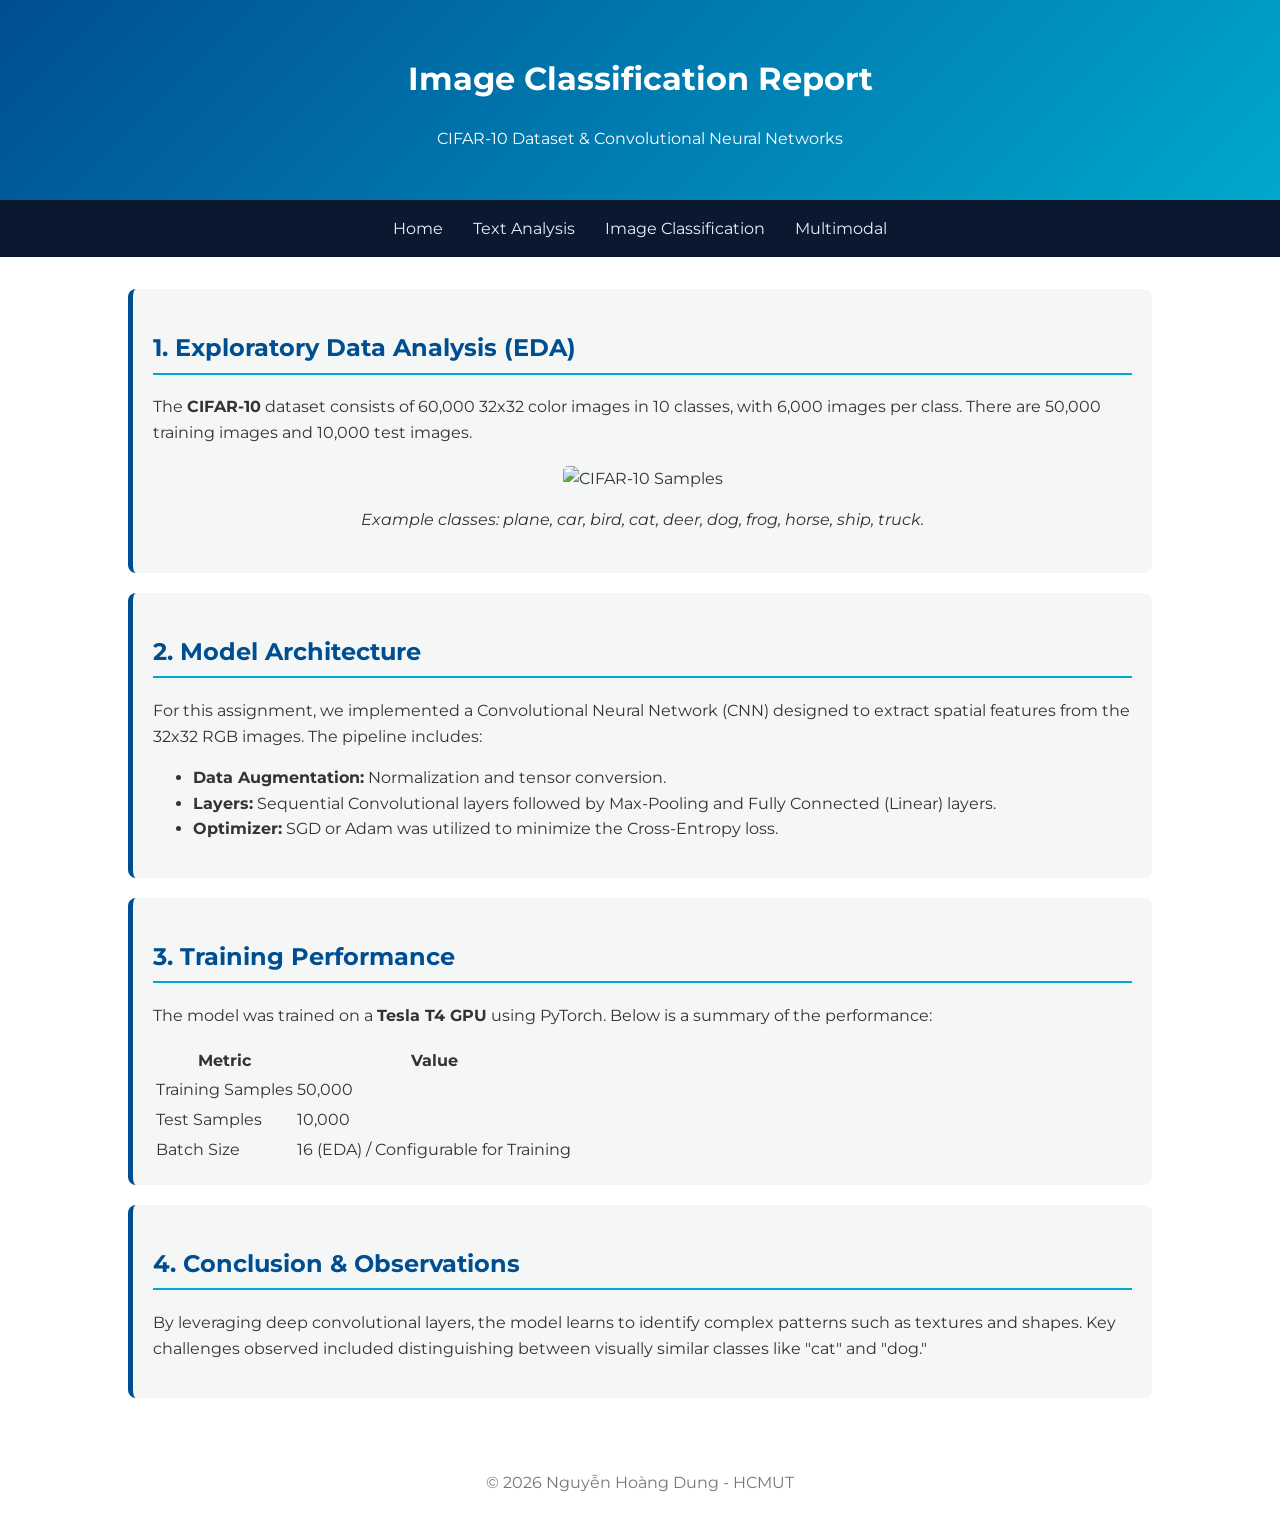
==== image.html @ 76dd9f7e "new file:   image.html 	new file:   index.html 	new file:   multimodal.html 	new file:   readme.md 	" ====
<!DOCTYPE html>
<html lang="en">
<head>
    <meta charset="UTF-8">
    <meta name="viewport" content="width=device-width, initial-scale=1.0">
    <link rel="stylesheet" href="style.css">
    <title>Image Classification | DL Assignment 1</title>
</head>
<body>
    <header>
        <h1>Image Classification Report</h1>
        <p>CIFAR-10 Dataset & Convolutional Neural Networks</p>
    </header>

    <nav>
        <a href="index.html">Home</a>
        <a href="text.html">Text Analysis</a>
        <a href="image.html">Image Classification</a>
        <a href="multimodal.html">Multimodal</a>
    </nav>

    <div class="container">
        <section class="card">
            <h2>1. Exploratory Data Analysis (EDA)</h2>
            <p>The <strong>CIFAR-10</strong> dataset consists of 60,000 32x32 color images in 10 classes, with 6,000 images per class. There are 50,000 training images and 10,000 test images.</p>
            
            <div style="text-align: center; margin: 20px 0;">
                <img src="assets/cifar_samples.png" alt="CIFAR-10 Samples" style="max-width: 100%; border-radius: 5px;">
                <p><em>Example classes: plane, car, bird, cat, deer, dog, frog, horse, ship, truck.</em></p>
            </div>
        </section>

        <section class="card">
            <h2>2. Model Architecture</h2>
            <p>For this assignment, we implemented a Convolutional Neural Network (CNN) designed to extract spatial features from the 32x32 RGB images. The pipeline includes:</p>
            <ul>
                <li><strong>Data Augmentation:</strong> Normalization and tensor conversion.</li>
                <li><strong>Layers:</strong> Sequential Convolutional layers followed by Max-Pooling and Fully Connected (Linear) layers.</li>
                <li><strong>Optimizer:</strong> SGD or Adam was utilized to minimize the Cross-Entropy loss.</li>
            </ul>
        </section>

        <section class="card">
            <h2>3. Training Performance</h2>
            <p>The model was trained on a <strong>Tesla T4 GPU</strong> using PyTorch. Below is a summary of the performance:</p>
            
            <table>
                <thead>
                    <tr>
                        <th>Metric</th>
                        <th>Value</th>
                    </tr>
                </thead>
                <tbody>
                    <tr>
                        <td>Training Samples</td>
                        <td>50,000</td>
                    </tr>
                    <tr>
                        <td>Test Samples</td>
                        <td>10,000</td>
                    </tr>
                    <tr>
                        <td>Batch Size</td>
                        <td>16 (EDA) / Configurable for Training</td>
                    </tr>
                </tbody>
            </table>
        </section>

        <section class="card">
            <h2>4. Conclusion & Observations</h2>
            <p>By leveraging deep convolutional layers, the model learns to identify complex patterns such as textures and shapes. Key challenges observed included distinguishing between visually similar classes like "cat" and "dog."</p>
        </section>
    </div>

    <footer style="text-align: center; padding: 20px; color: #777;">
        © 2026 Nguyễn Hoàng Dung - HCMUT
    </footer>
</body>
</html>
---- style.css ----
@import url('https://fonts.googleapis.com/css2?family=Montserrat:wght@300;400;700&display=swap');

:root {
    --primary-blue: #004e92;
    --accent-teal: #00a8cc;
    --dark-bg: #0a192f;
    --light-text: #e6f1ff;
    --white: #ffffff;
}

body {
    font-family: 'Montserrat', sans-serif;
    margin: 0;
    line-height: 1.6;
    background-color: var(--white);
    color: #333;
}

header {
    background: linear-gradient(135deg, var(--primary-blue), var(--accent-teal));
    color: white;
    padding: 2rem 10%;
    text-align: center;
}

nav {
    display: flex;
    justify-content: center;
    background: var(--dark-bg);
    padding: 1rem;
    position: sticky;
    top: 0;
}

nav a {
    color: var(--light-text);
    text-decoration: none;
    margin: 0 15px;
    font-weight: 400;
}

nav a:hover { color: var(--accent-teal); }

.container { padding: 2rem 10%; }

.card {
    border-left: 5px solid var(--primary-blue);
    background: #f4f7f6;
    padding: 20px;
    margin-bottom: 20px;
    border-radius: 8px;
}

h2 { color: var(--primary-blue); border-bottom: 2px solid var(--accent-teal); padding-bottom: 5px; }
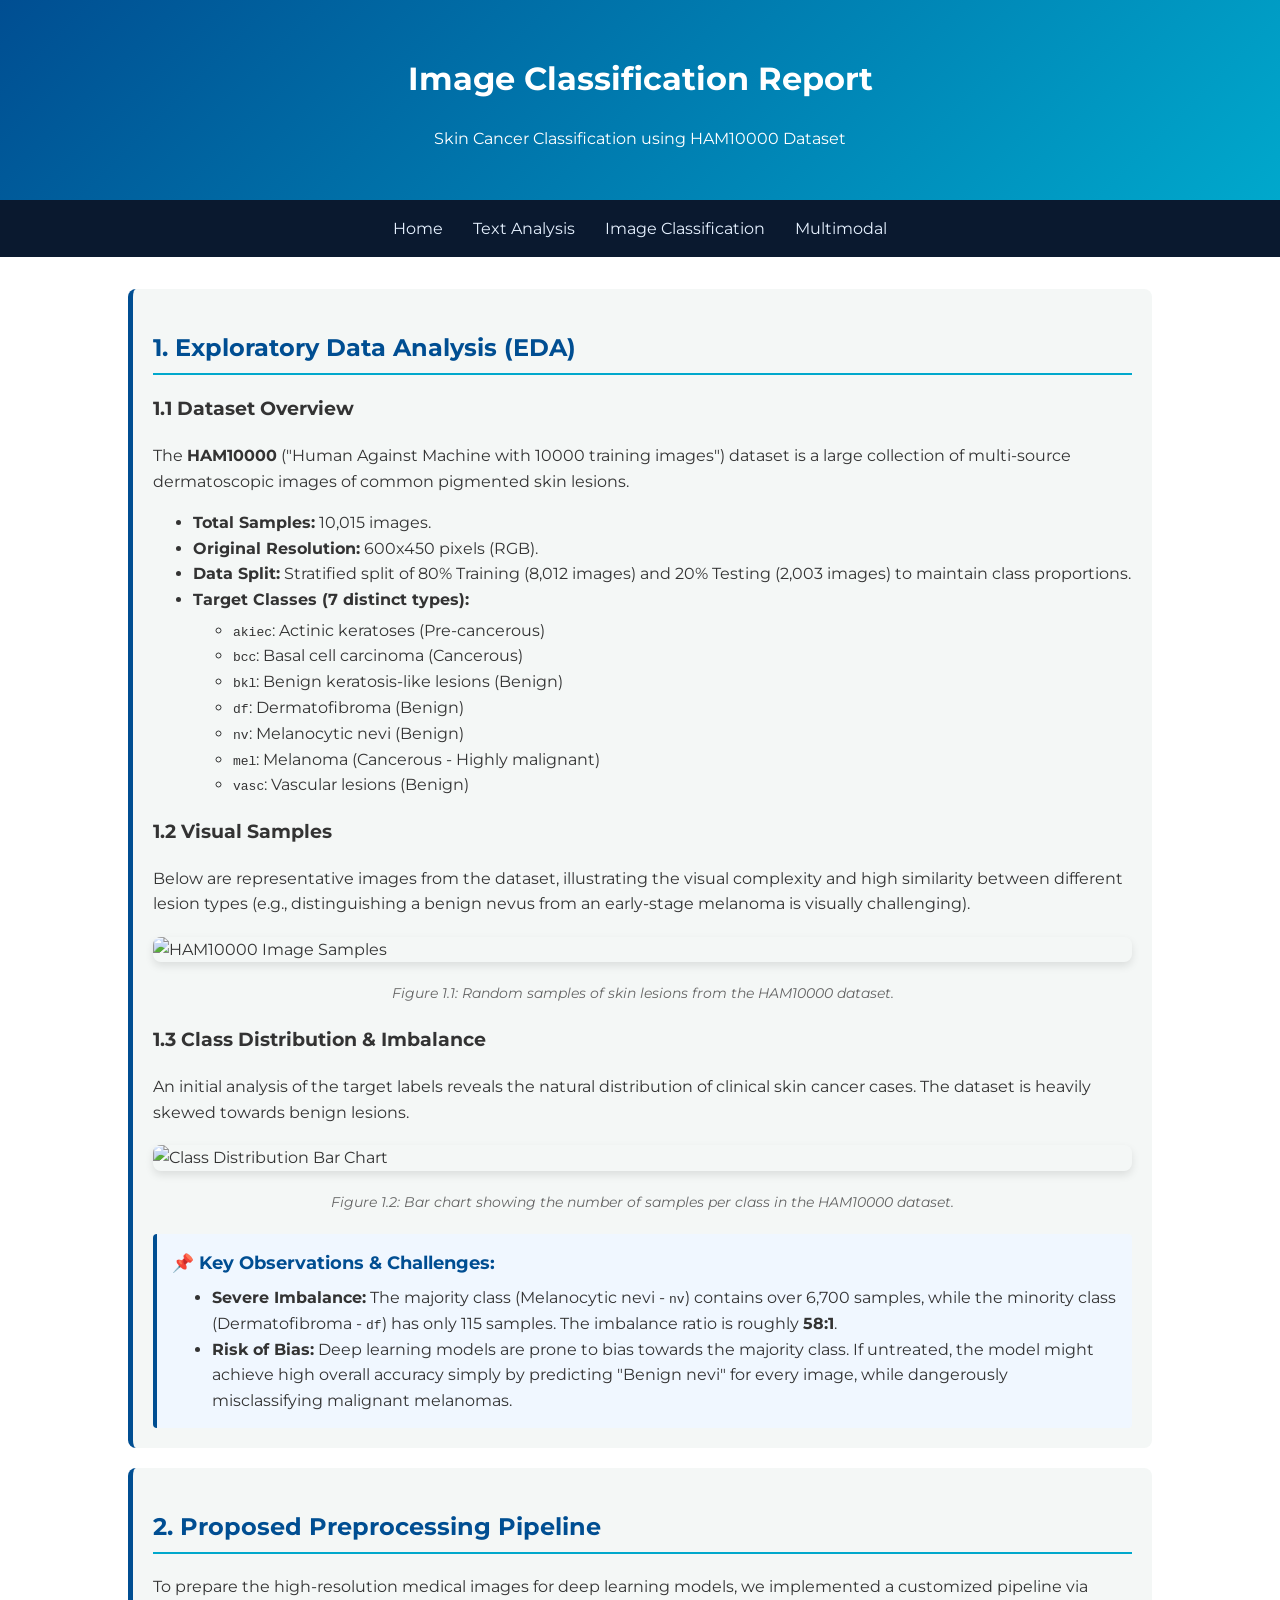
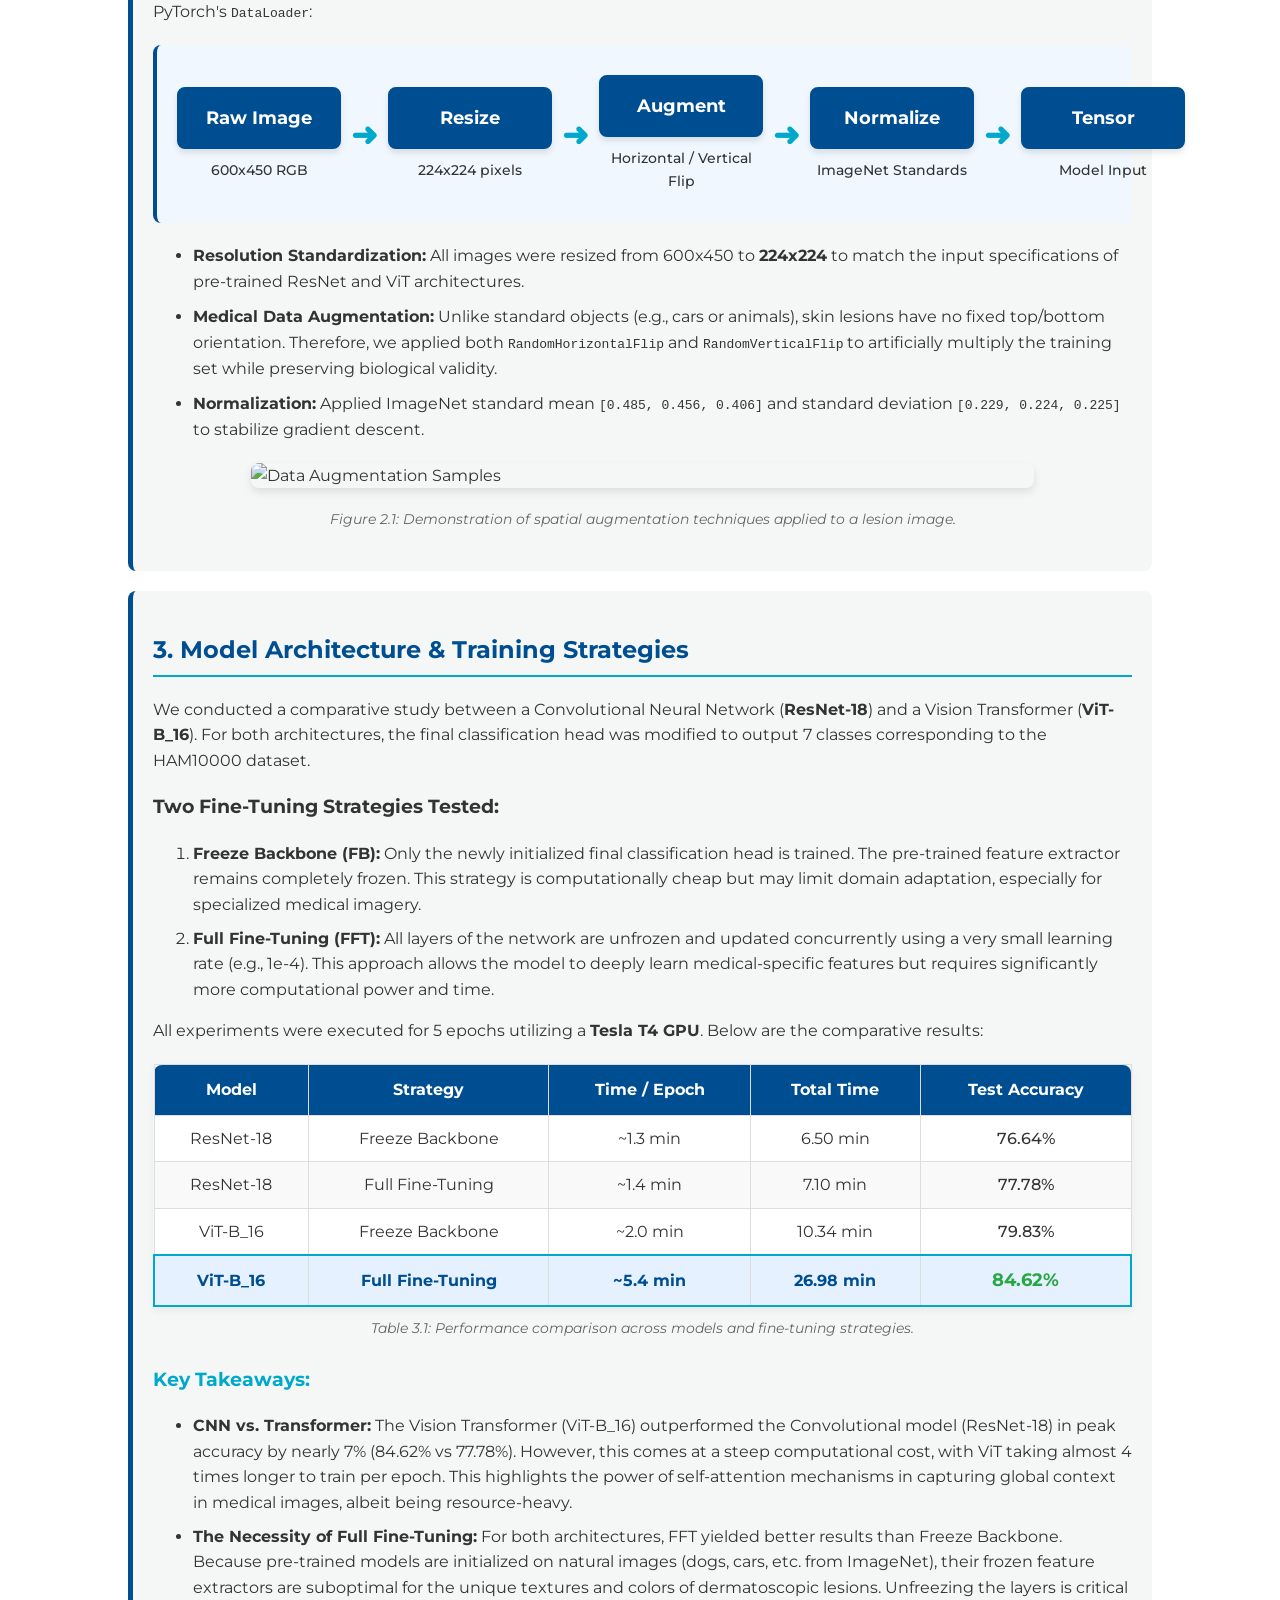
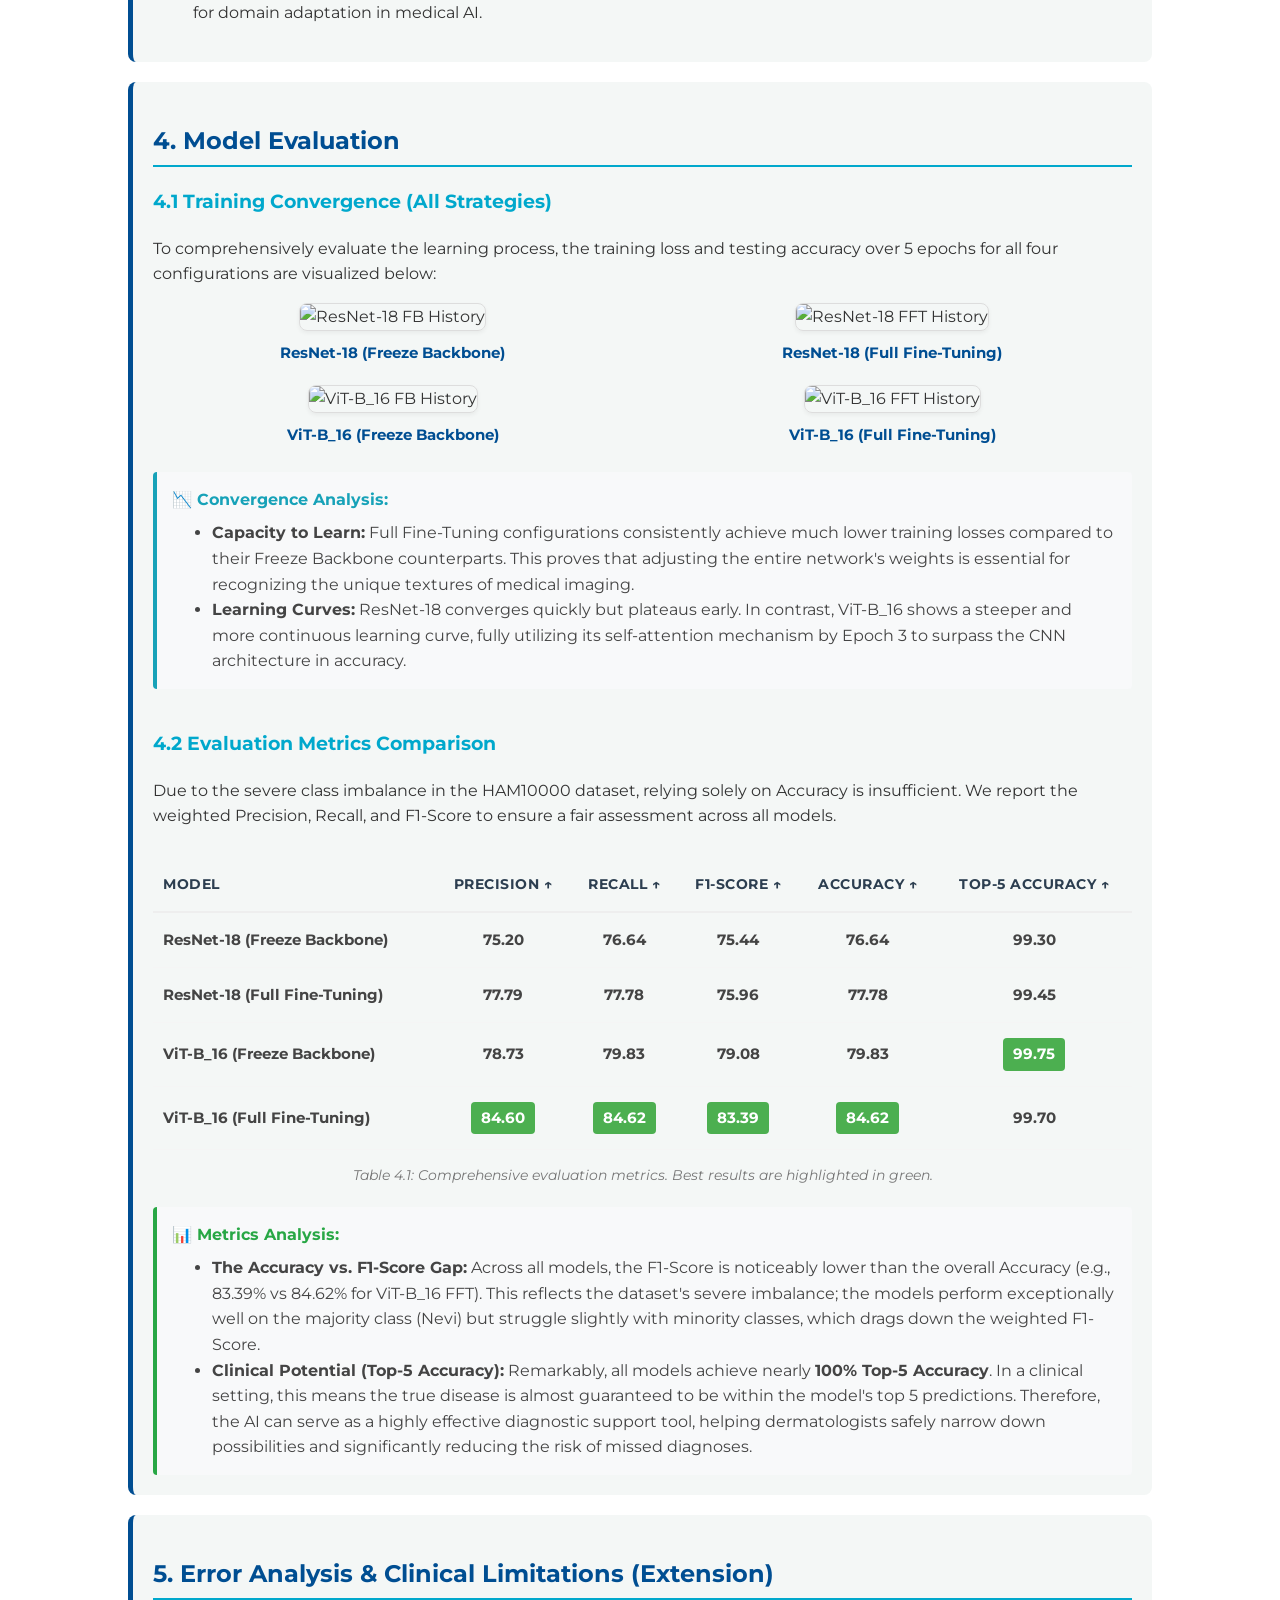
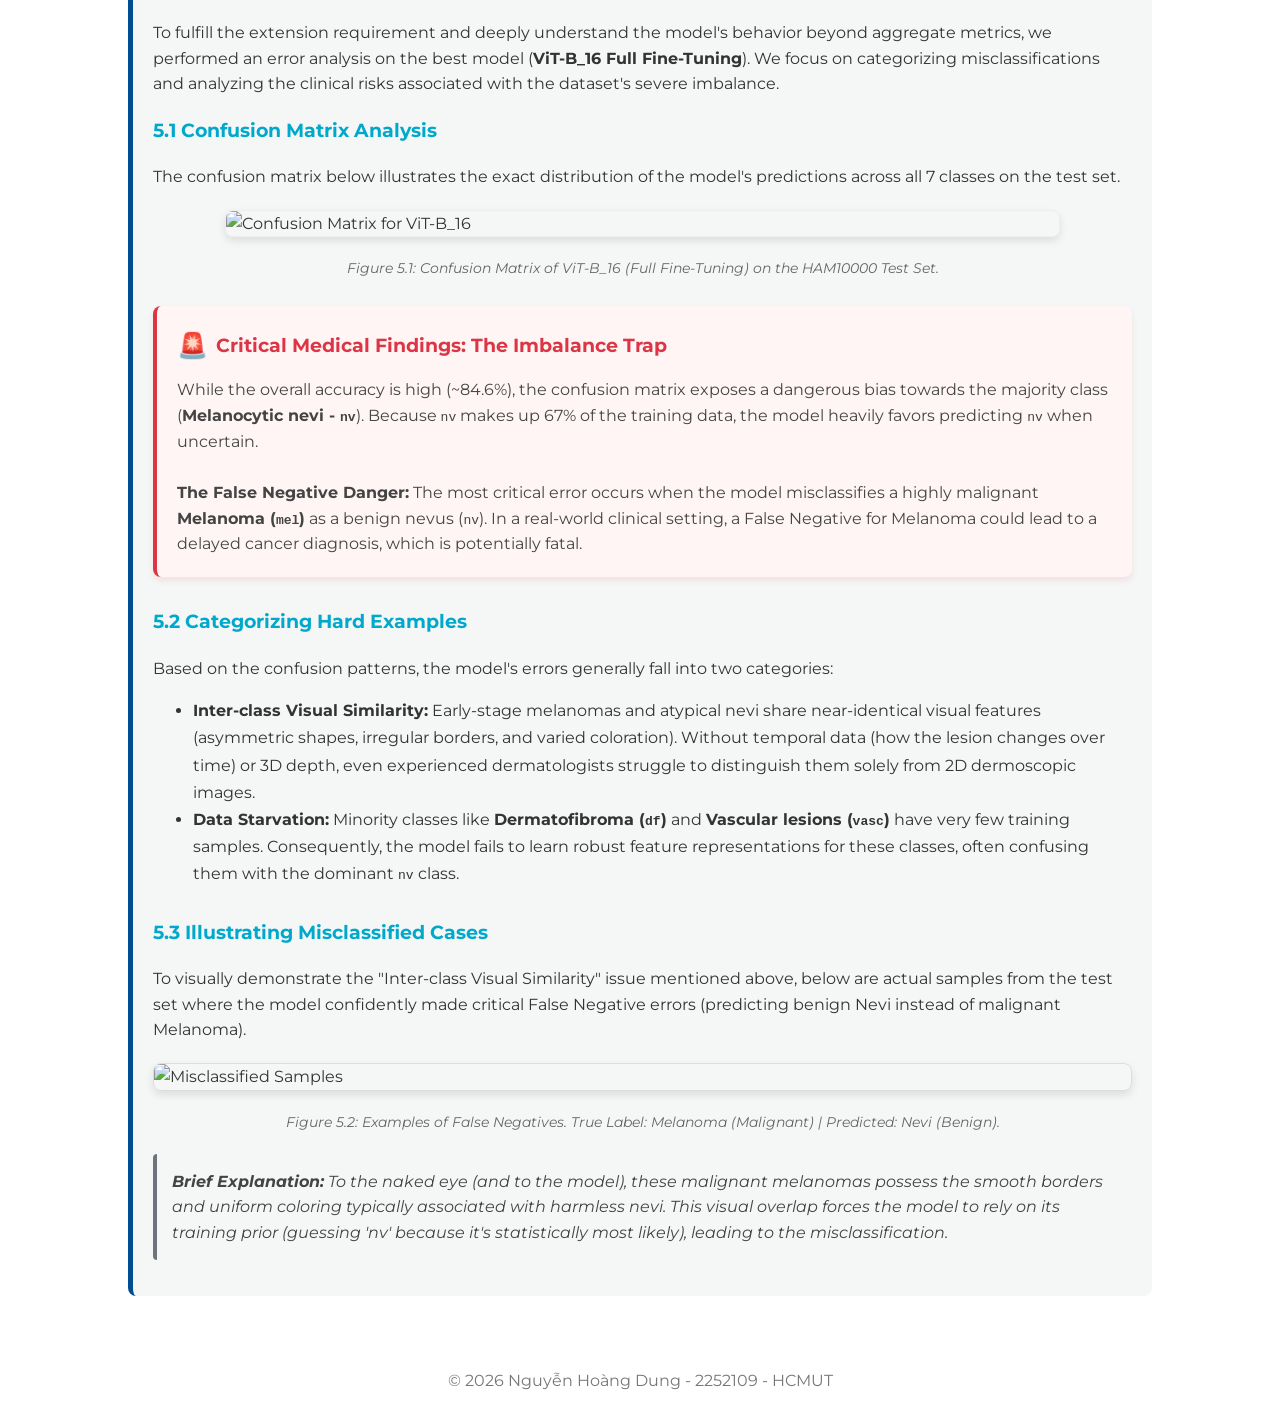
==== commit 01369b77: "Add files via upload" ====
--- a/image.html
+++ b/image.html
@@ -5,11 +5,16 @@
     <meta name="viewport" content="width=device-width, initial-scale=1.0">
     <link rel="stylesheet" href="style.css">
     <title>Image Classification | DL Assignment 1</title>
+    <style>
+        .insight-box { background: #f0f7ff; border-left: 4px solid #004e92; padding: 15px; margin-top: 20px; border-radius: 4px; }
+        .colab-img { max-width: 100%; height: auto; border-radius: 8px; box-shadow: 0 4px 8px rgba(0,0,0,0.1); display: block; margin: 20px auto; }
+        .img-caption { text-align: center; font-style: italic; color: #666; font-size: 0.9em; margin-bottom: 20px; }
+    </style>
 </head>
 <body>
     <header>
         <h1>Image Classification Report</h1>
-        <p>CIFAR-10 Dataset & Convolutional Neural Networks</p>
+        <p>Skin Cancer Classification using HAM10000 Dataset</p>
     </header>
 
     <nav>
@@ -22,60 +27,312 @@
     <div class="container">
         <section class="card">
             <h2>1. Exploratory Data Analysis (EDA)</h2>
-            <p>The <strong>CIFAR-10</strong> dataset consists of 60,000 32x32 color images in 10 classes, with 6,000 images per class. There are 50,000 training images and 10,000 test images.</p>
-            
-            <div style="text-align: center; margin: 20px 0;">
-                <img src="assets/cifar_samples.png" alt="CIFAR-10 Samples" style="max-width: 100%; border-radius: 5px;">
-                <p><em>Example classes: plane, car, bird, cat, deer, dog, frog, horse, ship, truck.</em></p>
-            </div>
-        </section>
-
-        <section class="card">
-            <h2>2. Model Architecture</h2>
-            <p>For this assignment, we implemented a Convolutional Neural Network (CNN) designed to extract spatial features from the 32x32 RGB images. The pipeline includes:</p>
+            
+            <h3>1.1 Dataset Overview</h3>
+            <p>The <strong>HAM10000</strong> ("Human Against Machine with 10000 training images") dataset is a large collection of multi-source dermatoscopic images of common pigmented skin lesions.</p>
             <ul>
-                <li><strong>Data Augmentation:</strong> Normalization and tensor conversion.</li>
-                <li><strong>Layers:</strong> Sequential Convolutional layers followed by Max-Pooling and Fully Connected (Linear) layers.</li>
-                <li><strong>Optimizer:</strong> SGD or Adam was utilized to minimize the Cross-Entropy loss.</li>
+                <li><strong>Total Samples:</strong> 10,015 images.</li>
+                <li><strong>Original Resolution:</strong> 600x450 pixels (RGB).</li>
+                <li><strong>Data Split:</strong> Stratified split of 80% Training (8,012 images) and 20% Testing (2,003 images) to maintain class proportions.</li>
+                <li><strong>Target Classes (7 distinct types):</strong>
+                    <ul style="margin-top: 5px;">
+                        <li><code>akiec</code>: Actinic keratoses (Pre-cancerous)</li>
+                        <li><code>bcc</code>: Basal cell carcinoma (Cancerous)</li>
+                        <li><code>bkl</code>: Benign keratosis-like lesions (Benign)</li>
+                        <li><code>df</code>: Dermatofibroma (Benign)</li>
+                        <li><code>nv</code>: Melanocytic nevi (Benign)</li>
+                        <li><code>mel</code>: Melanoma (Cancerous - Highly malignant)</li>
+                        <li><code>vasc</code>: Vascular lesions (Benign)</li>
+                    </ul>
+                </li>
             </ul>
-        </section>
-
-        <section class="card">
-            <h2>3. Training Performance</h2>
-            <p>The model was trained on a <strong>Tesla T4 GPU</strong> using PyTorch. Below is a summary of the performance:</p>
-            
-            <table>
+
+            <h3>1.2 Visual Samples</h3>
+            <p>Below are representative images from the dataset, illustrating the visual complexity and high similarity between different lesion types (e.g., distinguishing a benign nevus from an early-stage melanoma is visually challenging).</p>
+            
+            <img src="assets/ham10000_samples.png" alt="HAM10000 Image Samples" class="colab-img" style="max-width: 100%;">
+            <p class="img-caption">Figure 1.1: Random samples of skin lesions from the HAM10000 dataset.</p>
+
+            <h3>1.3 Class Distribution & Imbalance</h3>
+            <p>An initial analysis of the target labels reveals the natural distribution of clinical skin cancer cases. The dataset is heavily skewed towards benign lesions.</p>
+            
+            <img src="assets/ham10000_distribution.png" alt="Class Distribution Bar Chart" class="colab-img">
+            <p class="img-caption">Figure 1.2: Bar chart showing the number of samples per class in the HAM10000 dataset.</p>
+
+            <div class="insight-box">
+                <strong style="color: #004e92; font-size: 1.1em;">📌 Key Observations & Challenges:</strong>
+                <ul style="margin: 8px 0 0 0; color: #333;">
+                    <li><strong>Severe Imbalance:</strong> The majority class (Melanocytic nevi - <code>nv</code>) contains over 6,700 samples, while the minority class (Dermatofibroma - <code>df</code>) has only 115 samples. The imbalance ratio is roughly <strong>58:1</strong>.</li>
+                    <li><strong>Risk of Bias:</strong> Deep learning models are prone to bias towards the majority class. If untreated, the model might achieve high overall accuracy simply by predicting "Benign nevi" for every image, while dangerously misclassifying malignant melanomas.</li>
+                </ul>
+            </div>
+        </section>
+
+        <section class="card">
+            <h2 style="color: #004e92; border-bottom: 2px solid #00a8cc; padding-bottom: 5px;">2. Proposed Preprocessing Pipeline</h2>
+            <p>To prepare the high-resolution medical images for deep learning models, we implemented a customized pipeline via PyTorch's <code>DataLoader</code>:</p>
+            <style>
+                .pipeline-container { display: flex; align-items: center; justify-content: space-between; background: #f0f7ff; padding: 30px 20px; border-radius: 8px; margin: 20px 0; border-left: 4px solid #004e92; }
+                .pipeline-step { text-align: center; flex: 1; }
+                .step-box { background: #004e92; color: white; padding: 15px 20px; border-radius: 8px; font-weight: bold; font-size: 1.1em; display: inline-block; box-shadow: 0 4px 6px rgba(0,0,0,0.1); border: 2px solid #004e92; transition: all 0.3s; min-width: 120px; }
+                .step-box:hover { background: white; color: #004e92; transform: translateY(-2px); }
+                .step-desc { font-size: 0.9em; color: #333; margin-top: 10px; font-weight: 500; }
+                .pipeline-arrow { color: #00a8cc; font-size: 2em; font-weight: bold; padding: 0 10px; }
+                @media (max-width: 768px) { .pipeline-container { flex-direction: column; gap: 15px; } .pipeline-arrow { transform: rotate(90deg); } }
+            </style>
+
+            <div class="pipeline-container">
+                <div class="pipeline-step">
+                    <div class="step-box">Raw Image</div>
+                    <div class="step-desc">600x450 RGB</div>
+                </div>
+                <div class="pipeline-arrow">&#10140;</div>
+                <div class="pipeline-step">
+                    <div class="step-box">Resize</div>
+                    <div class="step-desc">224x224 pixels</div>
+                </div>
+                <div class="pipeline-arrow">&#10140;</div>
+                <div class="pipeline-step">
+                    <div class="step-box">Augment</div>
+                    <div class="step-desc">Horizontal / Vertical Flip</div>
+                </div>
+                <div class="pipeline-arrow">&#10140;</div>
+                <div class="pipeline-step">
+                    <div class="step-box">Normalize</div>
+                    <div class="step-desc">ImageNet Standards</div>
+                </div>
+                <div class="pipeline-arrow">&#10140;</div>
+                <div class="pipeline-step">
+                    <div class="step-box">Tensor</div>
+                    <div class="step-desc">Model Input</div>
+                </div>
+            </div>
+            <ul>
+                <li style="margin-bottom: 10px;"><strong>Resolution Standardization:</strong> All images were resized from 600x450 to <strong>224x224</strong> to match the input specifications of pre-trained ResNet and ViT architectures.</li>
+                <li style="margin-bottom: 10px;"><strong>Medical Data Augmentation:</strong> Unlike standard objects (e.g., cars or animals), skin lesions have no fixed top/bottom orientation. Therefore, we applied both <code>RandomHorizontalFlip</code> and <code>RandomVerticalFlip</code> to artificially multiply the training set while preserving biological validity.</li>
+                <li><strong>Normalization:</strong> Applied ImageNet standard mean <code>[0.485, 0.456, 0.406]</code> and standard deviation <code>[0.229, 0.224, 0.225]</code> to stabilize gradient descent.</li>
+            </ul>
+            
+            <img src="assets/augmentation_sample.png" alt="Data Augmentation Samples" class="colab-img" style="max-width: 80%; margin-top: 20px;">
+            <p class="img-caption">Figure 2.1: Demonstration of spatial augmentation techniques applied to a lesion image.</p>
+        </section>
+
+        <section class="card">
+            <h2 style="color: #004e92; border-bottom: 2px solid #00a8cc; padding-bottom: 5px;">3. Model Architecture & Training Strategies</h2>
+            <p>We conducted a comparative study between a Convolutional Neural Network (<strong>ResNet-18</strong>) and a Vision Transformer (<strong>ViT-B_16</strong>). For both architectures, the final classification head was modified to output 7 classes corresponding to the HAM10000 dataset.</p>
+            
+            <h3>Two Fine-Tuning Strategies Tested:</h3>
+            <ol>
+                <li style="margin-bottom: 8px;"><strong>Freeze Backbone (FB):</strong> Only the newly initialized final classification head is trained. The pre-trained feature extractor remains completely frozen. This strategy is computationally cheap but may limit domain adaptation, especially for specialized medical imagery.</li>
+                <li><strong>Full Fine-Tuning (FFT):</strong> All layers of the network are unfrozen and updated concurrently using a very small learning rate (e.g., 1e-4). This approach allows the model to deeply learn medical-specific features but requires significantly more computational power and time.</li>
+            </ol>
+            
+            <p>All experiments were executed for 5 epochs utilizing a <strong>Tesla T4 GPU</strong>. Below are the comparative results:</p>
+
+            <table style="width: 100%; border-collapse: collapse; margin-top: 20px; text-align: center; box-shadow: 0 4px 8px rgba(0,0,0,0.05);">
                 <thead>
-                    <tr>
-                        <th>Metric</th>
-                        <th>Value</th>
+                    <tr style="background-color: #004e92; color: white;">
+                        <th style="padding: 12px; border: 1px solid #ddd; border-top-left-radius: 8px;">Model</th>
+                        <th style="padding: 12px; border: 1px solid #ddd;">Strategy</th>
+                        <th style="padding: 12px; border: 1px solid #ddd;">Time / Epoch</th>
+                        <th style="padding: 12px; border: 1px solid #ddd;">Total Time</th>
+                        <th style="padding: 12px; border: 1px solid #ddd; border-top-right-radius: 8px;">Test Accuracy</th>
                     </tr>
                 </thead>
                 <tbody>
-                    <tr>
-                        <td>Training Samples</td>
-                        <td>50,000</td>
-                    </tr>
-                    <tr>
-                        <td>Test Samples</td>
-                        <td>10,000</td>
-                    </tr>
-                    <tr>
-                        <td>Batch Size</td>
-                        <td>16 (EDA) / Configurable for Training</td>
+                    <tr style="background-color: #fff;">
+                        <td style="padding: 10px; border: 1px solid #ddd;">ResNet-18</td>
+                        <td style="padding: 10px; border: 1px solid #ddd;">Freeze Backbone</td>
+                        <td style="padding: 10px; border: 1px solid #ddd;">~1.3 min</td>
+                        <td style="padding: 10px; border: 1px solid #ddd;">6.50 min</td>
+                        <td style="padding: 10px; border: 1px solid #ddd; font-weight: 500;">76.64%</td>
+                    </tr>
+                    <tr style="background-color: #f9f9f9;">
+                        <td style="padding: 10px; border: 1px solid #ddd;">ResNet-18</td>
+                        <td style="padding: 10px; border: 1px solid #ddd;">Full Fine-Tuning</td>
+                        <td style="padding: 10px; border: 1px solid #ddd;">~1.4 min</td>
+                        <td style="padding: 10px; border: 1px solid #ddd;">7.10 min</td>
+                        <td style="padding: 10px; border: 1px solid #ddd; font-weight: 500;">77.78%</td>
+                    </tr>
+                    <tr style="background-color: #fff;">
+                        <td style="padding: 10px; border: 1px solid #ddd;">ViT-B_16</td>
+                        <td style="padding: 10px; border: 1px solid #ddd;">Freeze Backbone</td>
+                        <td style="padding: 10px; border: 1px solid #ddd;">~2.0 min</td>
+                        <td style="padding: 10px; border: 1px solid #ddd;">10.34 min</td>
+                        <td style="padding: 10px; border: 1px solid #ddd; font-weight: 500;">79.83%</td>
+                    </tr>
+                    <tr style="background-color: #e6f1ff; border: 2px solid #00a8cc;">
+                        <td style="padding: 10px; border: 1px solid #ddd; font-weight: bold; color: #004e92;">ViT-B_16</td>
+                        <td style="padding: 10px; border: 1px solid #ddd; font-weight: bold; color: #004e92;">Full Fine-Tuning</td>
+                        <td style="padding: 10px; border: 1px solid #ddd; font-weight: bold; color: #004e92;">~5.4 min</td>
+                        <td style="padding: 10px; border: 1px solid #ddd; font-weight: bold; color: #004e92;">26.98 min</td>
+                        <td style="padding: 10px; border: 1px solid #ddd; font-weight: bold; color: #28a745; font-size: 1.1em;">84.62%</td>
                     </tr>
                 </tbody>
             </table>
-        </section>
-
-        <section class="card">
-            <h2>4. Conclusion & Observations</h2>
-            <p>By leveraging deep convolutional layers, the model learns to identify complex patterns such as textures and shapes. Key challenges observed included distinguishing between visually similar classes like "cat" and "dog."</p>
-        </section>
+            <p style="text-align: center; font-size: 0.9em; color: #666; margin-top: 10px; font-style: italic;">Table 3.1: Performance comparison across models and fine-tuning strategies.</p>
+            <h3 style="color: #00a8cc; margin-top: 25px;">Key Takeaways:</h3>
+            <ul style="color: #333; line-height: 1.6;">
+                <li style="margin-bottom: 8px;"><strong>CNN vs. Transformer:</strong> The Vision Transformer (ViT-B_16) outperformed the Convolutional model (ResNet-18) in peak accuracy by nearly 7% (84.62% vs 77.78%). However, this comes at a steep computational cost, with ViT taking almost 4 times longer to train per epoch. This highlights the power of self-attention mechanisms in capturing global context in medical images, albeit being resource-heavy.</li>
+                <li><strong>The Necessity of Full Fine-Tuning:</strong> For both architectures, FFT yielded better results than Freeze Backbone. Because pre-trained models are initialized on natural images (dogs, cars, etc. from ImageNet), their frozen feature extractors are suboptimal for the unique textures and colors of dermatoscopic lesions. Unfreezing the layers is critical for domain adaptation in medical AI.</li>
+            </ul>
+        </section>
+
+        <section class="card">
+            <h2 style="color: #004e92; border-bottom: 2px solid #00a8cc; padding-bottom: 5px;">4. Model Evaluation</h2>
+            
+            <h3 style="color: #00a8cc;">4.1 Training Convergence (All Strategies)</h3>
+            <p>To comprehensively evaluate the learning process, the training loss and testing accuracy over 5 epochs for all four configurations are visualized below:</p>
+
+            <style>
+                .chart-grid { display: grid; grid-template-columns: 1fr 1fr; gap: 20px; margin-top: 15px; }
+                .chart-item { text-align: center; }
+                .chart-item img { max-width: 100%; border: 1px solid #ddd; border-radius: 8px; box-shadow: 0 2px 4px rgba(0,0,0,0.05); }
+                .chart-title { font-weight: bold; color: #004e92; margin-top: 10px; font-size: 0.95em; }
+                
+                .eval-table { width: 100%; border-collapse: collapse; margin-top: 30px; }
+                .eval-table th { border-bottom: 2px solid #eee; padding: 15px 10px; font-weight: bold; color: #2c3e50; text-align: center; font-size: 0.85em; text-transform: uppercase; letter-spacing: 0.5px; }
+                .eval-table td { padding: 15px 10px; border-bottom: 1px solid #f5f5f5; text-align: center; color: #444; font-size: 0.95em; }
+                .eval-table tr:hover { background-color: #fcfcfc; }
+                .col-model { font-weight: bold; text-align: left !important; color: #333; }
+                .best-val-box { background-color: #4CAF50; color: white; padding: 4px 10px; border-radius: 4px; font-weight: bold; display: inline-block; }
+                .good-val-text { color: #28a745; font-weight: bold; }
+                
+                @media (max-width: 768px) { .chart-grid { grid-template-columns: 1fr; } }
+            </style>
+
+            <div class="chart-grid">
+                <div class="chart-item">
+                    <img src="assets/resnet_fb_hist.png" alt="ResNet-18 FB History">
+                    <div class="chart-title">ResNet-18 (Freeze Backbone)</div>
+                </div>
+                <div class="chart-item">
+                    <img src="assets/resnet_fft_hist.png" alt="ResNet-18 FFT History">
+                    <div class="chart-title">ResNet-18 (Full Fine-Tuning)</div>
+                </div>
+                <div class="chart-item">
+                    <img src="assets/vit_fb_hist.png" alt="ViT-B_16 FB History">
+                    <div class="chart-title">ViT-B_16 (Freeze Backbone)</div>
+                </div>
+                <div class="chart-item">
+                    <img src="assets/vit_fft_hist.png" alt="ViT-B_16 FFT History">
+                    <div class="chart-title">ViT-B_16 (Full Fine-Tuning)</div>
+                </div>
+            </div>
+
+            <div style="background-color: #f8f9fa; border-left: 4px solid #17a2b8; padding: 15px; margin-top: 25px; border-radius: 4px;">
+                <strong style="color: #17a2b8;">📉 Convergence Analysis:</strong> 
+                <ul style="margin-top: 8px; margin-bottom: 0; color: #444; line-height: 1.6;">
+                    <li><strong>Capacity to Learn:</strong> Full Fine-Tuning configurations consistently achieve much lower training losses compared to their Freeze Backbone counterparts. This proves that adjusting the entire network's weights is essential for recognizing the unique textures of medical imaging.</li>
+                    <li><strong>Learning Curves:</strong> ResNet-18 converges quickly but plateaus early. In contrast, ViT-B_16 shows a steeper and more continuous learning curve, fully utilizing its self-attention mechanism by Epoch 3 to surpass the CNN architecture in accuracy.</li>
+                </ul>
+            </div>
+
+            <h3 style="color: #00a8cc; margin-top: 40px;">4.2 Evaluation Metrics Comparison</h3>
+            <p>Due to the severe class imbalance in the HAM10000 dataset, relying solely on Accuracy is insufficient. We report the weighted Precision, Recall, and F1-Score to ensure a fair assessment across all models.</p>
+
+            <table class="eval-table">
+                <thead>
+                    <tr>
+                        <th style="text-align: left;">MODEL</th>
+                        <th>PRECISION &uarr;</th>
+                        <th>RECALL &uarr;</th>
+                        <th>F1-SCORE &uarr;</th>
+                        <th>ACCURACY &uarr;</th>
+                        <th>TOP-5 ACCURACY &uarr;</th>
+                    </tr>
+                </thead>
+                <tbody>
+                    <tr>
+                        <td class="col-model">ResNet-18 (Freeze Backbone)</td>
+                        <td class="good-val-text">75.20</td>
+                        <td class="good-val-text">76.64</td>
+                        <td class="good-val-text">75.44</td>
+                        <td class="good-val-text">76.64</td>
+                        <td class="good-val-text">99.30</td>
+                    </tr>
+                    <tr>
+                        <td class="col-model">ResNet-18 (Full Fine-Tuning)</td>
+                        <td class="good-val-text">77.79</td>
+                        <td class="good-val-text">77.78</td>
+                        <td class="good-val-text">75.96</td>
+                        <td class="good-val-text">77.78</td>
+                        <td class="good-val-text">99.45</td>
+                    </tr>
+                    <tr>
+                        <td class="col-model">ViT-B_16 (Freeze Backbone)</td>
+                        <td class="good-val-text">78.73</td>
+                        <td class="good-val-text">79.83</td>
+                        <td class="good-val-text">79.08</td>
+                        <td class="good-val-text">79.83</td>
+                        <td><span class="best-val-box">99.75</span></td>
+                    </tr>
+                    <tr>
+                        <td class="col-model">ViT-B_16 (Full Fine-Tuning)</td>
+                        <td><span class="best-val-box">84.60</span></td>
+                        <td><span class="best-val-box">84.62</span></td>
+                        <td><span class="best-val-box">83.39</span></td>
+                        <td><span class="best-val-box">84.62</span></td>
+                        <td class="good-val-text">99.70</td>
+                    </tr>
+                </tbody>
+            </table>
+            <p style="text-align: center; font-size: 0.85em; color: #777; margin-top: 15px; font-style: italic;">Table 4.1: Comprehensive evaluation metrics. Best results are highlighted in green.</p>
+
+            <div style="background-color: #f8f9fa; border-left: 4px solid #28a745; padding: 15px; margin-top: 20px; border-radius: 4px;">
+                <strong style="color: #28a745;">📊 Metrics Analysis:</strong> 
+                <ul style="margin-top: 8px; margin-bottom: 0; color: #444; line-height: 1.6;">
+                    <li><strong>The Accuracy vs. F1-Score Gap:</strong> Across all models, the F1-Score is noticeably lower than the overall Accuracy (e.g., 83.39% vs 84.62% for ViT-B_16 FFT). This reflects the dataset's severe imbalance; the models perform exceptionally well on the majority class (Nevi) but struggle slightly with minority classes, which drags down the weighted F1-Score.</li>
+                    <li><strong>Clinical Potential (Top-5 Accuracy):</strong> Remarkably, all models achieve nearly <strong>100% Top-5 Accuracy</strong>. In a clinical setting, this means the true disease is almost guaranteed to be within the model's top 5 predictions. Therefore, the AI can serve as a highly effective diagnostic support tool, helping dermatologists safely narrow down possibilities and significantly reducing the risk of missed diagnoses.</li>                </ul>
+            </div>
+        </section>
+
+        <section class="card">
+            <h2 style="color: #004e92; border-bottom: 2px solid #00a8cc; padding-bottom: 5px;">5. Error Analysis & Clinical Limitations (Extension)</h2>
+            <p>To fulfill the extension requirement and deeply understand the model's behavior beyond aggregate metrics, we performed an error analysis on the best model (<strong>ViT-B_16 Full Fine-Tuning</strong>). We focus on categorizing misclassifications and analyzing the clinical risks associated with the dataset's severe imbalance.</p>
+
+            <h3 style="color: #00a8cc;">5.1 Confusion Matrix Analysis</h3>
+            <p>The confusion matrix below illustrates the exact distribution of the model's predictions across all 7 classes on the test set.</p>
+            
+            <img src="assets/vit_confusion_matrix.png" alt="Confusion Matrix for ViT-B_16" class="colab-img" style="max-width: 85%; border: 1px solid #eee;">
+            <p class="img-caption">Figure 5.1: Confusion Matrix of ViT-B_16 (Full Fine-Tuning) on the HAM10000 Test Set.</p>
+
+            <div class="insight-box" style="background: #fff5f5; border-left: 4px solid #dc3545; padding: 20px; border-radius: 8px; margin-top: 25px; box-shadow: 0 4px 6px rgba(220,53,69,0.1);">
+                <strong style="color: #dc3545; font-size: 1.2em; display: flex; align-items: center; gap: 8px;">
+                    <span style="font-size: 1.3em;">🚨</span> Critical Medical Findings: The Imbalance Trap
+                </strong>
+                <p style="margin: 12px 0 0 0; color: #444; line-height: 1.6;">
+                    While the overall accuracy is high (~84.6%), the confusion matrix exposes a dangerous bias towards the majority class (<strong>Melanocytic nevi - <code>nv</code></strong>). Because <code>nv</code> makes up 67% of the training data, the model heavily favors predicting <code>nv</code> when uncertain.<br><br>
+                    <strong>The False Negative Danger:</strong> The most critical error occurs when the model misclassifies a highly malignant <strong>Melanoma (<code>mel</code>)</strong> as a benign nevus (<code>nv</code>). In a real-world clinical setting, a False Negative for Melanoma could lead to a delayed cancer diagnosis, which is potentially fatal. 
+                </p>
+            </div>
+
+            <h3 style="color: #00a8cc; margin-top: 30px;">5.2 Categorizing Hard Examples</h3>
+            <p>Based on the confusion patterns, the model's errors generally fall into two categories:</p>
+            <ul style="line-height: 1.7; color: #333;">
+                <li>
+                    <strong>Inter-class Visual Similarity:</strong> Early-stage melanomas and atypical nevi share near-identical visual features (asymmetric shapes, irregular borders, and varied coloration). Without temporal data (how the lesion changes over time) or 3D depth, even experienced dermatologists struggle to distinguish them solely from 2D dermoscopic images.
+                </li>
+                <li>
+                    <strong>Data Starvation:</strong> Minority classes like <strong>Dermatofibroma (<code>df</code>)</strong> and <strong>Vascular lesions (<code>vasc</code>)</strong> have very few training samples. Consequently, the model fails to learn robust feature representations for these classes, often confusing them with the dominant <code>nv</code> class.
+                </li>
+            </ul>
+
+            <h3 style="color: #00a8cc; margin-top: 30px;">5.3 Illustrating Misclassified Cases</h3>
+            <p>To visually demonstrate the "Inter-class Visual Similarity" issue mentioned above, below are actual samples from the test set where the model confidently made critical False Negative errors (predicting benign Nevi instead of malignant Melanoma).</p>
+            
+            <img src="assets/misclassified_samples.png" alt="Misclassified Samples" class="colab-img" style="max-width: 100%; border: 1px solid #ddd; border-radius: 8px;">
+            <p class="img-caption">Figure 5.2: Examples of False Negatives. True Label: Melanoma (Malignant) | Predicted: Nevi (Benign).</p>
+
+            <p style="margin-top: 15px; background: #f4f7f6; padding: 15px; border-left: 4px solid #6c757d; border-radius: 4px; color: #444; font-style: italic;">
+                <strong>Brief Explanation:</strong> To the naked eye (and to the model), these malignant melanomas possess the smooth borders and uniform coloring typically associated with harmless nevi. This visual overlap forces the model to rely on its training prior (guessing 'nv' because it's statistically most likely), leading to the misclassification.
+            </p>
+        </section>
+
     </div>
 
     <footer style="text-align: center; padding: 20px; color: #777;">
-        © 2026 Nguyễn Hoàng Dung - HCMUT
+        © 2026 Nguyễn Hoàng Dung - 2252109 - HCMUT
     </footer>
 </body>
 </html>
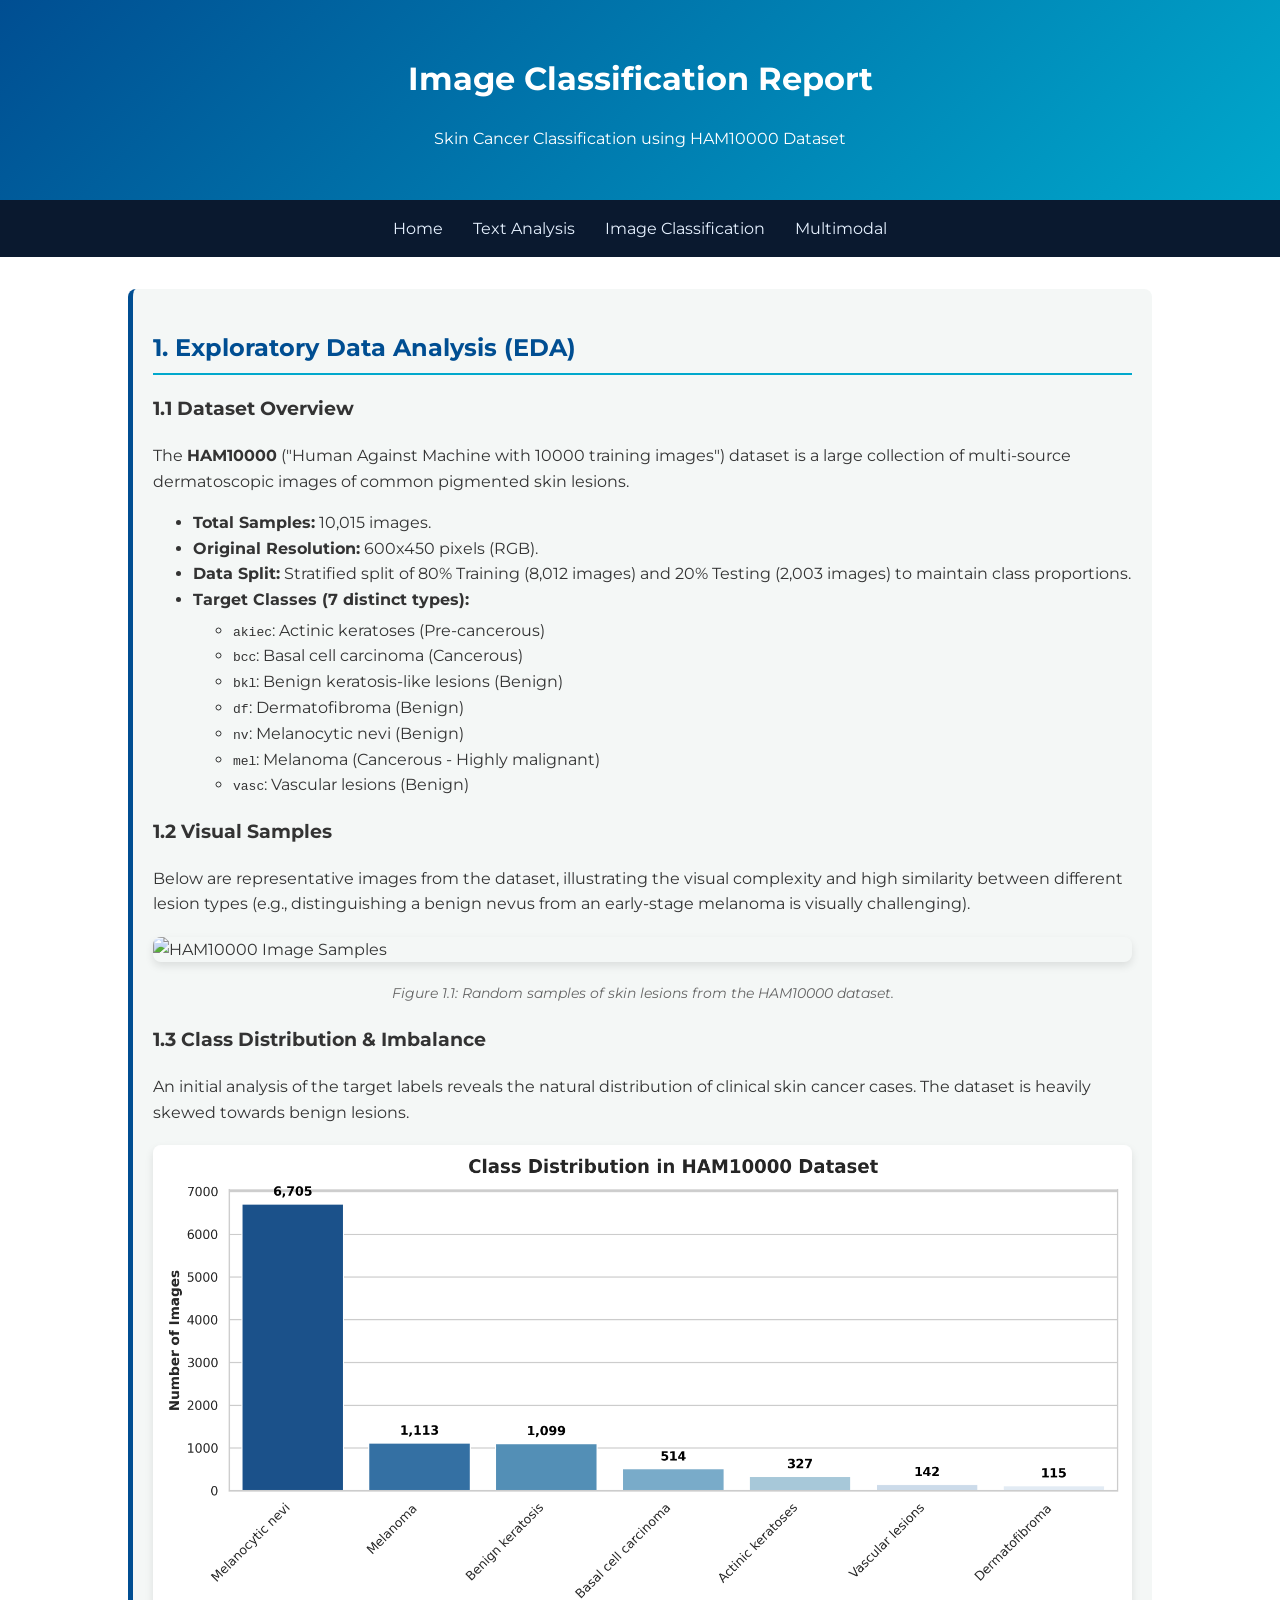
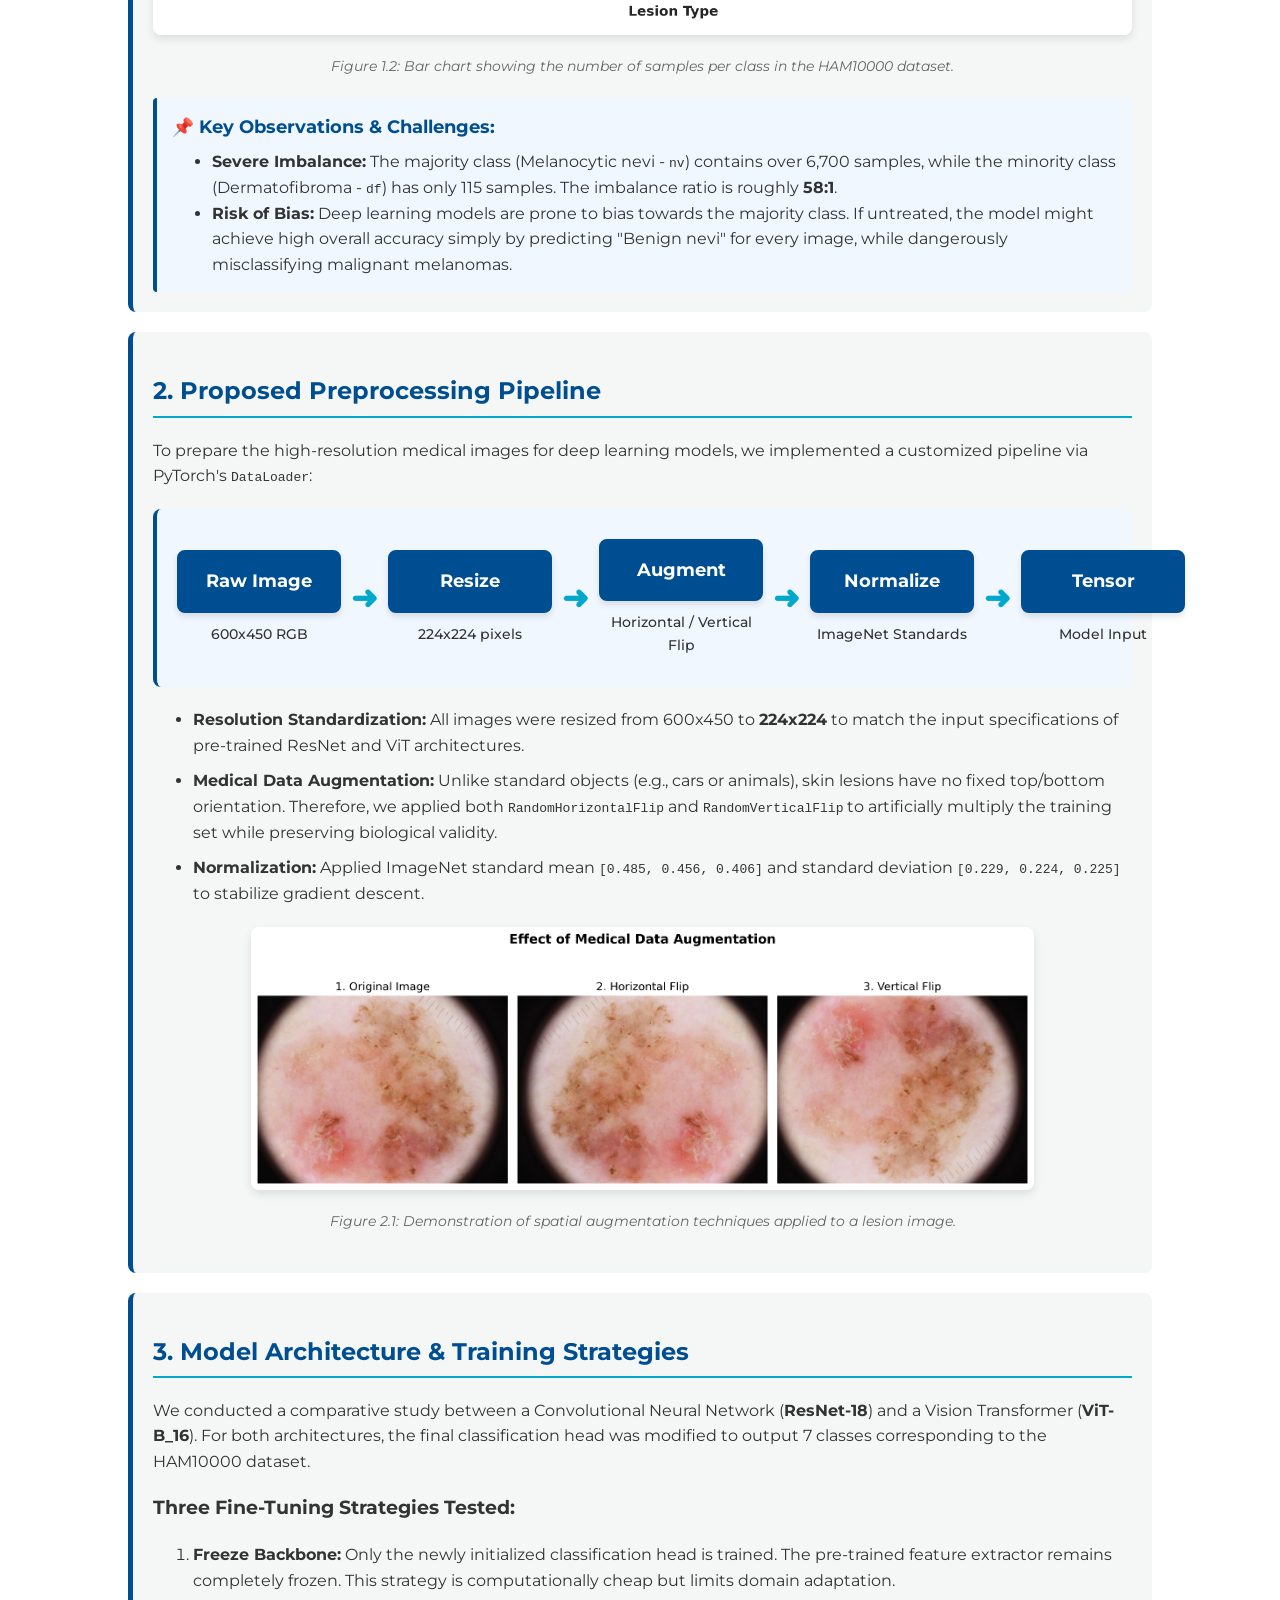
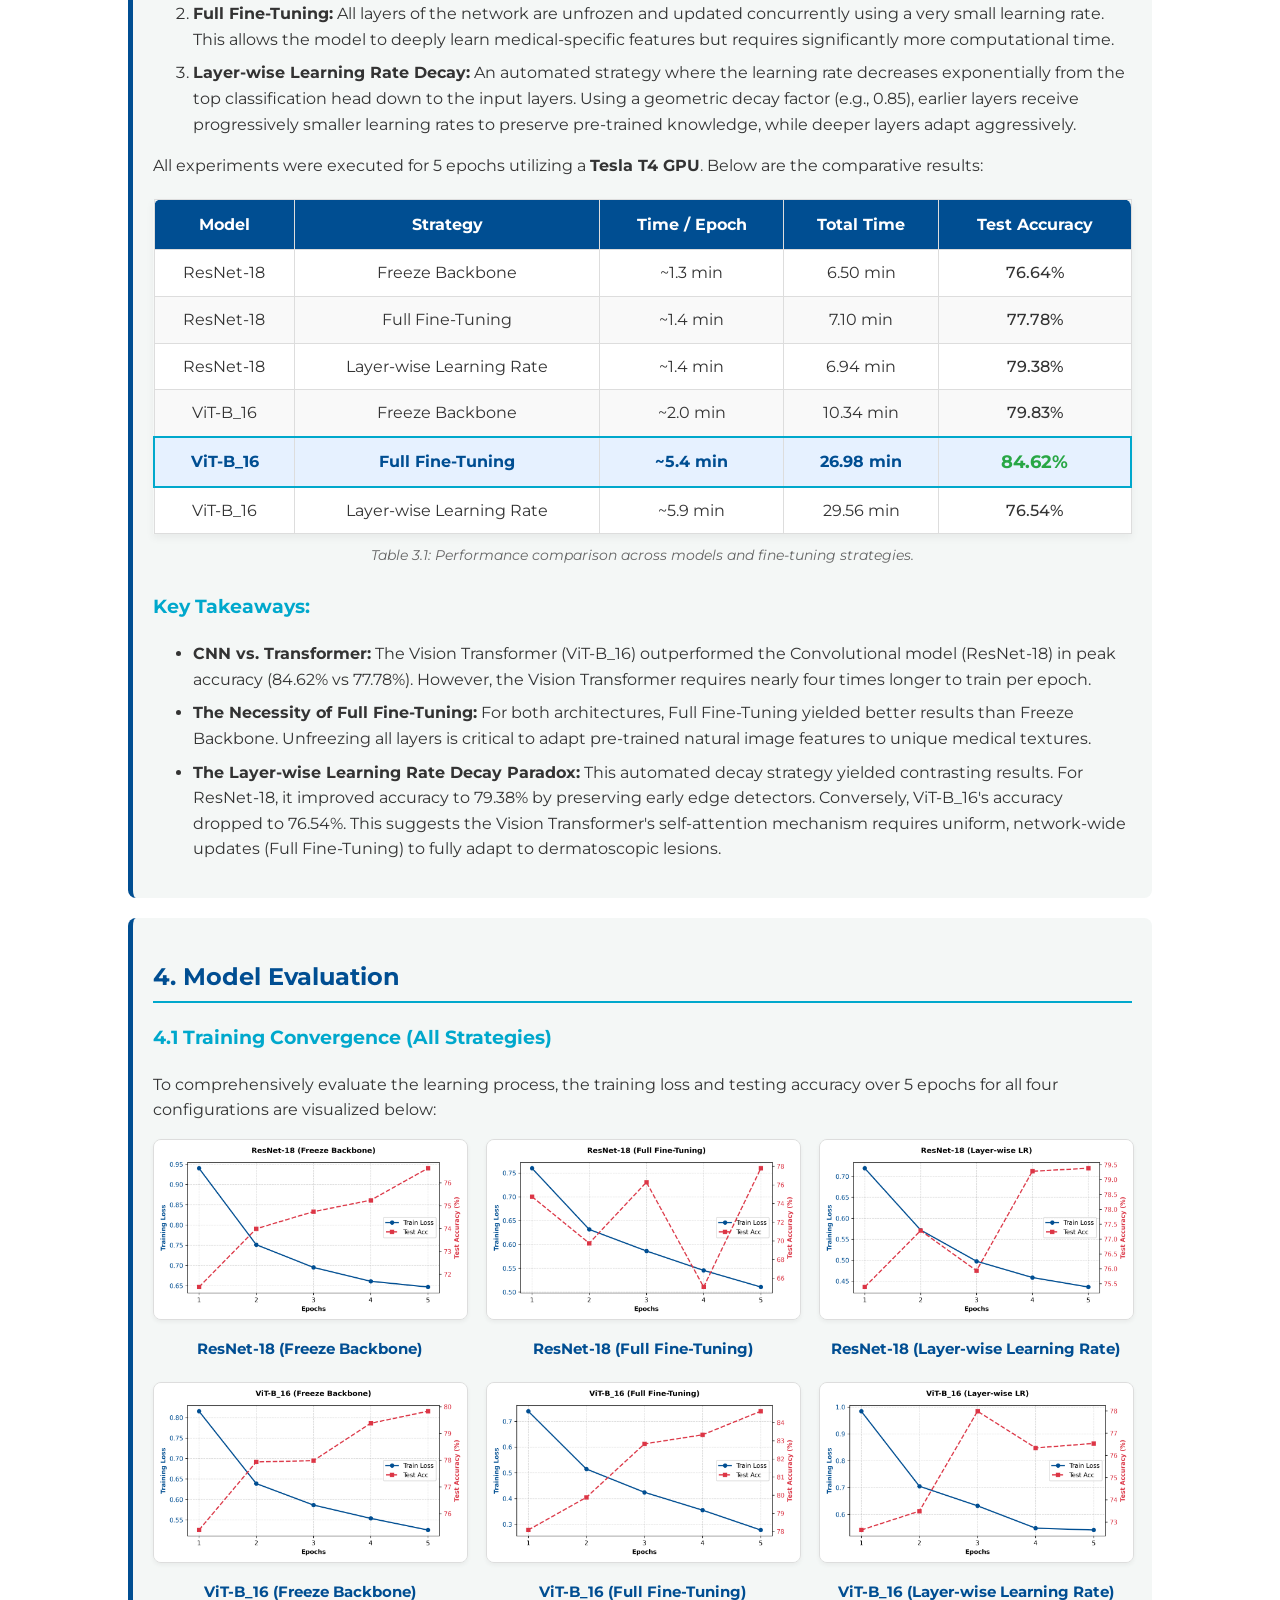
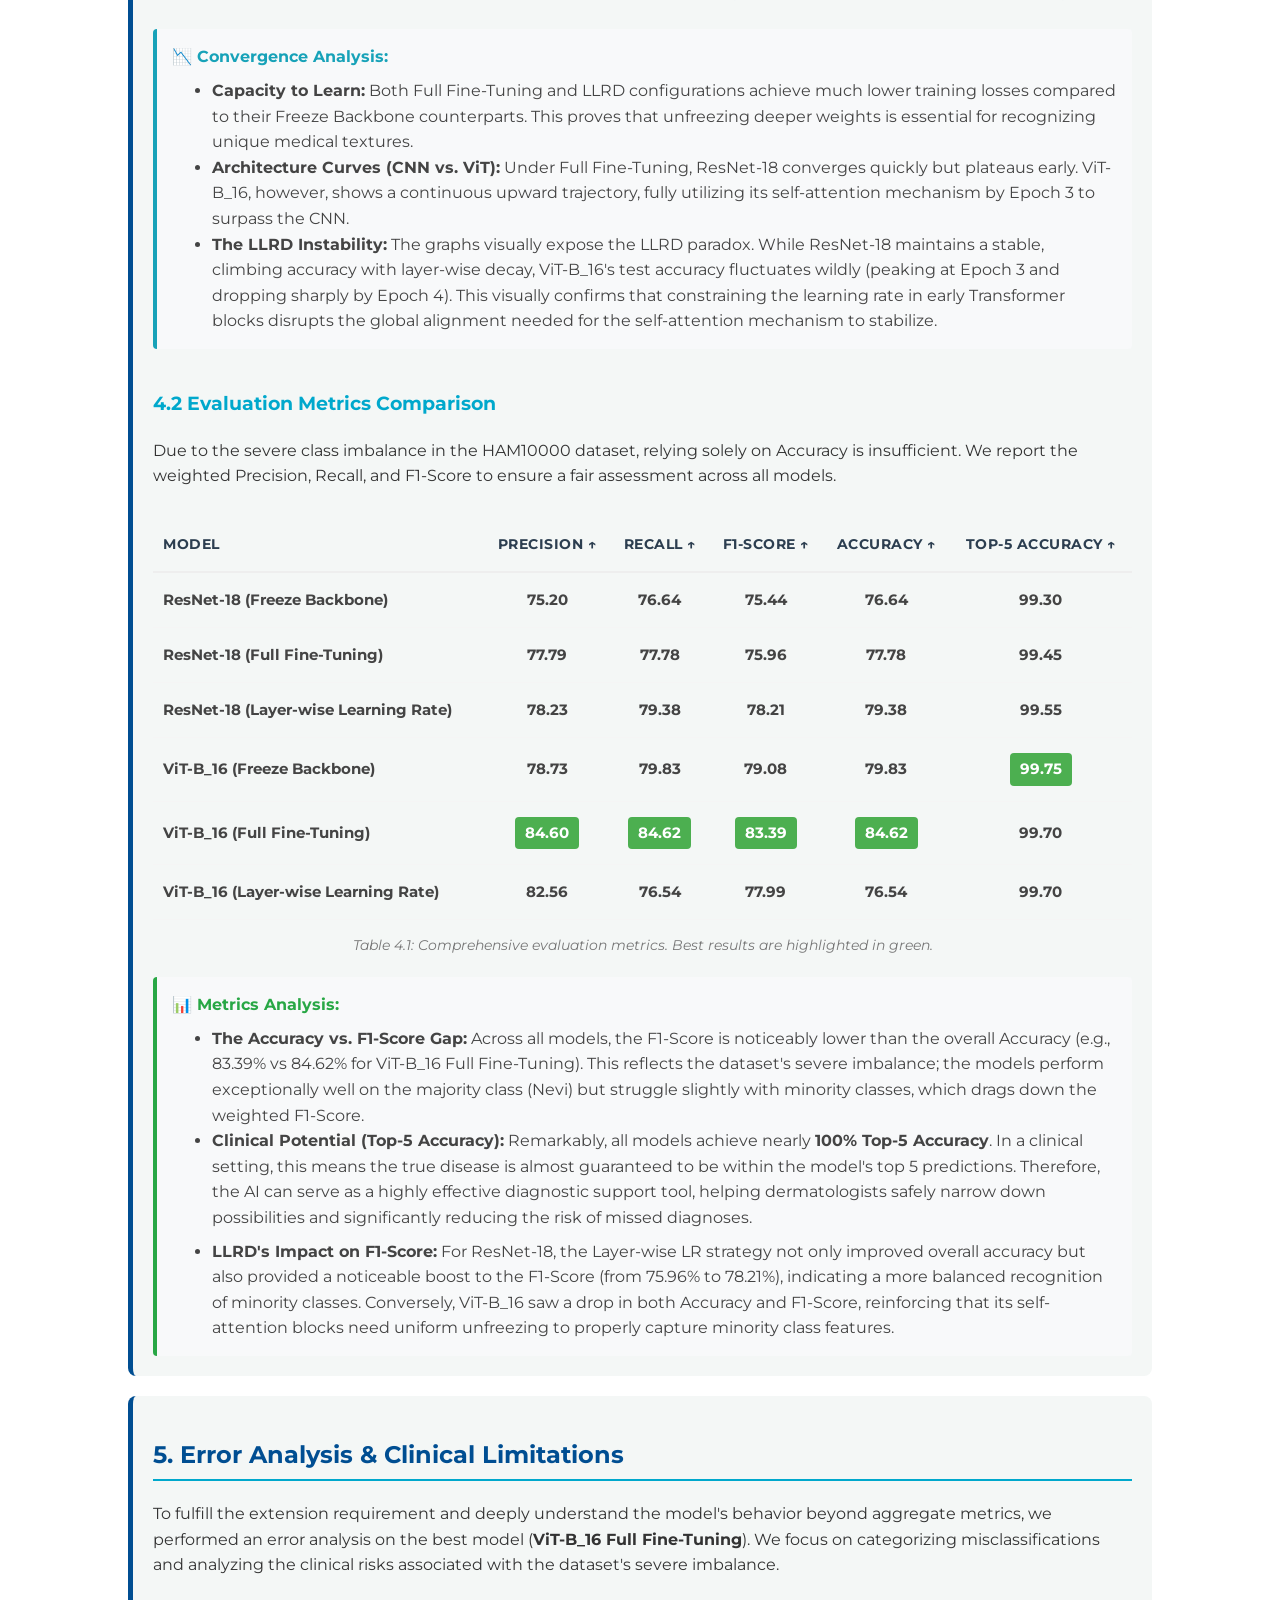
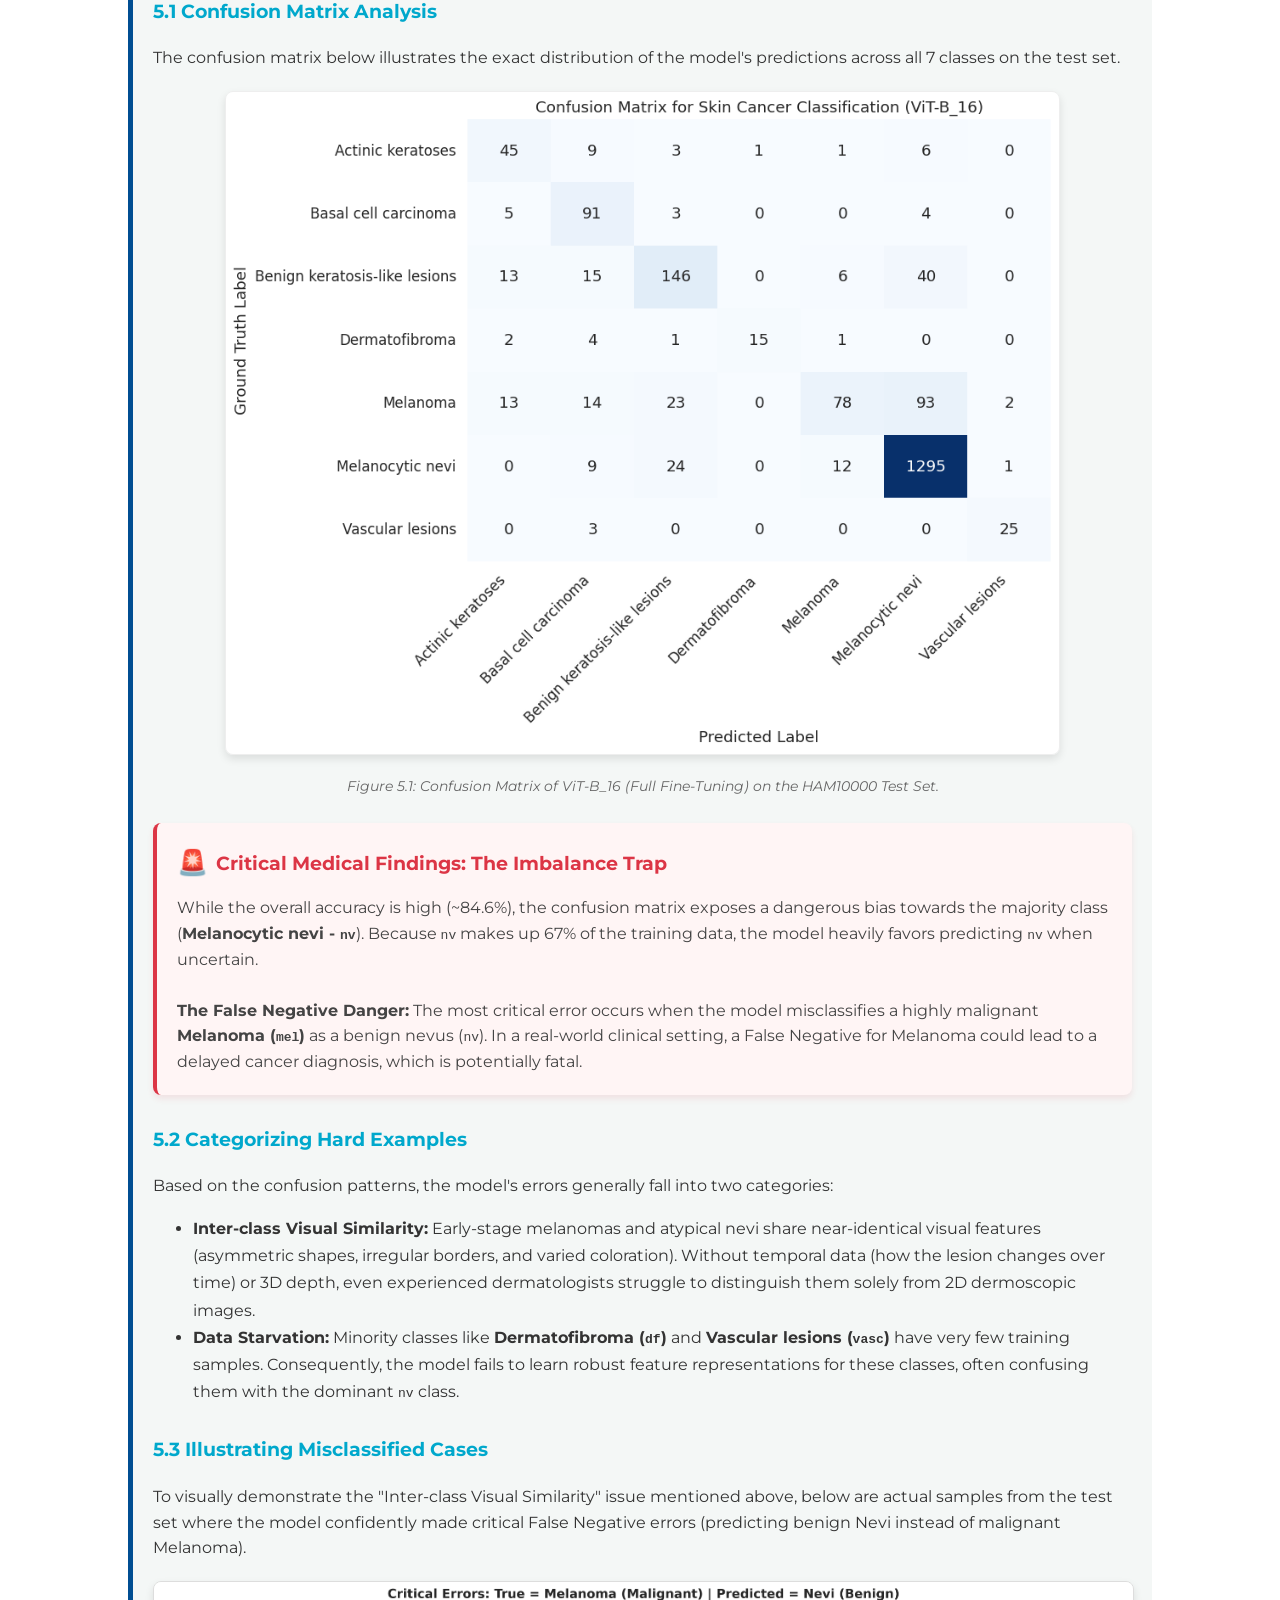
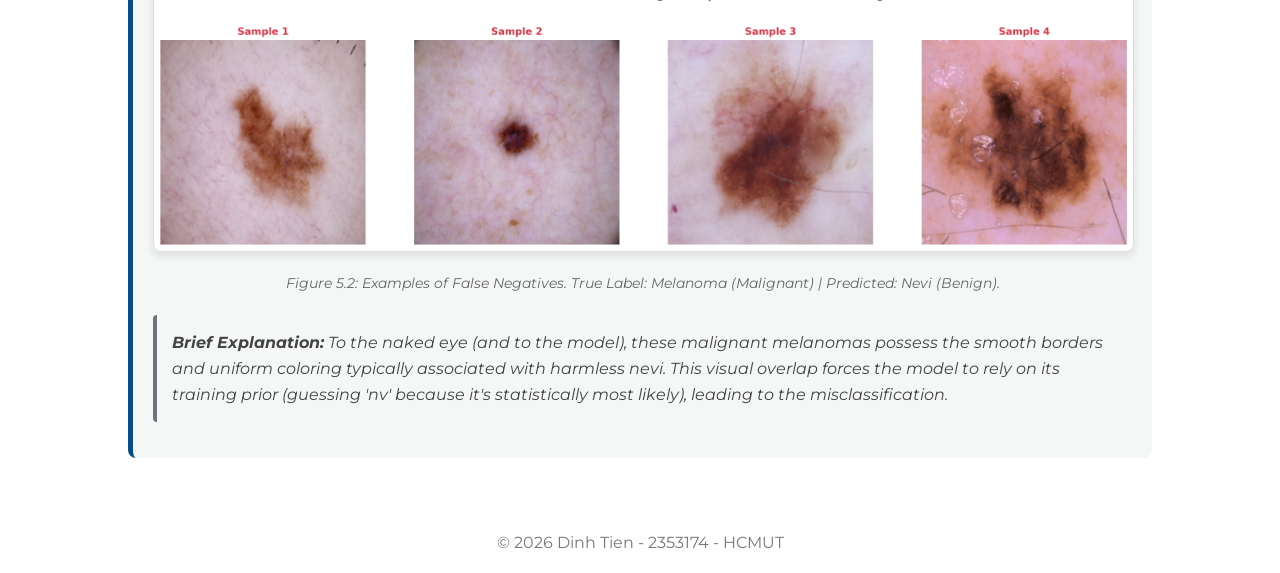
==== commit a892b191: "Add files via upload" ====
--- a/image.html
+++ b/image.html
@@ -121,10 +121,11 @@
             <h2 style="color: #004e92; border-bottom: 2px solid #00a8cc; padding-bottom: 5px;">3. Model Architecture & Training Strategies</h2>
             <p>We conducted a comparative study between a Convolutional Neural Network (<strong>ResNet-18</strong>) and a Vision Transformer (<strong>ViT-B_16</strong>). For both architectures, the final classification head was modified to output 7 classes corresponding to the HAM10000 dataset.</p>
             
-            <h3>Two Fine-Tuning Strategies Tested:</h3>
+            <h3>Three Fine-Tuning Strategies Tested:</h3>
             <ol>
-                <li style="margin-bottom: 8px;"><strong>Freeze Backbone (FB):</strong> Only the newly initialized final classification head is trained. The pre-trained feature extractor remains completely frozen. This strategy is computationally cheap but may limit domain adaptation, especially for specialized medical imagery.</li>
-                <li><strong>Full Fine-Tuning (FFT):</strong> All layers of the network are unfrozen and updated concurrently using a very small learning rate (e.g., 1e-4). This approach allows the model to deeply learn medical-specific features but requires significantly more computational power and time.</li>
+                <li style="margin-bottom: 8px;"><strong>Freeze Backbone:</strong> Only the newly initialized classification head is trained. The pre-trained feature extractor remains completely frozen. This strategy is computationally cheap but limits domain adaptation.</li>
+                <li style="margin-bottom: 8px;"><strong>Full Fine-Tuning:</strong> All layers of the network are unfrozen and updated concurrently using a very small learning rate. This allows the model to deeply learn medical-specific features but requires significantly more computational time.</li>
+                <li><strong>Layer-wise Learning Rate Decay:</strong> An automated strategy where the learning rate decreases exponentially from the top classification head down to the input layers. Using a geometric decay factor (e.g., 0.85), earlier layers receive progressively smaller learning rates to preserve pre-trained knowledge, while deeper layers adapt aggressively.</li>
             </ol>
             
             <p>All experiments were executed for 5 epochs utilizing a <strong>Tesla T4 GPU</strong>. Below are the comparative results:</p>
@@ -155,6 +156,14 @@
                         <td style="padding: 10px; border: 1px solid #ddd; font-weight: 500;">77.78%</td>
                     </tr>
                     <tr style="background-color: #fff;">
+                        <td style="padding: 10px; border: 1px solid #ddd;">ResNet-18</td>
+                        <td style="padding: 10px; border: 1px solid #ddd;">Layer-wise Learning Rate</td>
+                        <td style="padding: 10px; border: 1px solid #ddd;">~1.4 min</td>
+                        <td style="padding: 10px; border: 1px solid #ddd;">6.94 min</td>
+                        <td style="padding: 10px; border: 1px solid #ddd; font-weight: 500;">79.38%</td>
+                    </tr>
+                    
+                    <tr style="background-color: #f9f9f9;">
                         <td style="padding: 10px; border: 1px solid #ddd;">ViT-B_16</td>
                         <td style="padding: 10px; border: 1px solid #ddd;">Freeze Backbone</td>
                         <td style="padding: 10px; border: 1px solid #ddd;">~2.0 min</td>
@@ -168,13 +177,21 @@
                         <td style="padding: 10px; border: 1px solid #ddd; font-weight: bold; color: #004e92;">26.98 min</td>
                         <td style="padding: 10px; border: 1px solid #ddd; font-weight: bold; color: #28a745; font-size: 1.1em;">84.62%</td>
                     </tr>
+                    <tr style="background-color: #fff;">
+                        <td style="padding: 10px; border: 1px solid #ddd;">ViT-B_16</td>
+                        <td style="padding: 10px; border: 1px solid #ddd;">Layer-wise Learning Rate</td>
+                        <td style="padding: 10px; border: 1px solid #ddd;">~5.9 min</td>
+                        <td style="padding: 10px; border: 1px solid #ddd;">29.56 min</td>
+                        <td style="padding: 10px; border: 1px solid #ddd; font-weight: 500;">76.54%</td>
+                    </tr>
                 </tbody>
             </table>
             <p style="text-align: center; font-size: 0.9em; color: #666; margin-top: 10px; font-style: italic;">Table 3.1: Performance comparison across models and fine-tuning strategies.</p>
             <h3 style="color: #00a8cc; margin-top: 25px;">Key Takeaways:</h3>
             <ul style="color: #333; line-height: 1.6;">
-                <li style="margin-bottom: 8px;"><strong>CNN vs. Transformer:</strong> The Vision Transformer (ViT-B_16) outperformed the Convolutional model (ResNet-18) in peak accuracy by nearly 7% (84.62% vs 77.78%). However, this comes at a steep computational cost, with ViT taking almost 4 times longer to train per epoch. This highlights the power of self-attention mechanisms in capturing global context in medical images, albeit being resource-heavy.</li>
-                <li><strong>The Necessity of Full Fine-Tuning:</strong> For both architectures, FFT yielded better results than Freeze Backbone. Because pre-trained models are initialized on natural images (dogs, cars, etc. from ImageNet), their frozen feature extractors are suboptimal for the unique textures and colors of dermatoscopic lesions. Unfreezing the layers is critical for domain adaptation in medical AI.</li>
+                <li style="margin-bottom: 8px;"><strong>CNN vs. Transformer:</strong> The Vision Transformer (ViT-B_16) outperformed the Convolutional model (ResNet-18) in peak accuracy (84.62% vs 77.78%). However, the Vision Transformer requires nearly four times longer to train per epoch.</li>
+                <li><strong>The Necessity of Full Fine-Tuning:</strong> For both architectures, Full Fine-Tuning yielded better results than Freeze Backbone. Unfreezing all layers is critical to adapt pre-trained natural image features to unique medical textures.</li>
+                <li style="margin-top: 8px;"><strong>The Layer-wise Learning Rate Decay Paradox:</strong> This automated decay strategy yielded contrasting results. For ResNet-18, it improved accuracy to 79.38% by preserving early edge detectors. Conversely, ViT-B_16's accuracy dropped to 76.54%. This suggests the Vision Transformer's self-attention mechanism requires uniform, network-wide updates (Full Fine-Tuning) to fully adapt to dermatoscopic lesions.</li>
             </ul>
         </section>
 
@@ -185,7 +202,7 @@
             <p>To comprehensively evaluate the learning process, the training loss and testing accuracy over 5 epochs for all four configurations are visualized below:</p>
 
             <style>
-                .chart-grid { display: grid; grid-template-columns: 1fr 1fr; gap: 20px; margin-top: 15px; }
+                .chart-grid { display: grid; grid-template-columns: repeat(3, 1fr); gap: 20px; margin-top: 15px; }
                 .chart-item { text-align: center; }
                 .chart-item img { max-width: 100%; border: 1px solid #ddd; border-radius: 8px; box-shadow: 0 2px 4px rgba(0,0,0,0.05); }
                 .chart-title { font-weight: bold; color: #004e92; margin-top: 10px; font-size: 0.95em; }
@@ -211,20 +228,29 @@
                     <div class="chart-title">ResNet-18 (Full Fine-Tuning)</div>
                 </div>
                 <div class="chart-item">
+                    <img src="assets/resnet_llr_hist.png" alt="ResNet LLRD">
+                    <div class="chart-title">ResNet-18 (Layer-wise Learning Rate)</div>
+                </div>
+                <div class="chart-item">
                     <img src="assets/vit_fb_hist.png" alt="ViT-B_16 FB History">
                     <div class="chart-title">ViT-B_16 (Freeze Backbone)</div>
                 </div>
                 <div class="chart-item">
                     <img src="assets/vit_fft_hist.png" alt="ViT-B_16 FFT History">
                     <div class="chart-title">ViT-B_16 (Full Fine-Tuning)</div>
+                </div>
+                <div class="chart-item">
+                    <img src="assets/vit_llr_hist.png" alt="ViT LLRD">
+                    <div class="chart-title">ViT-B_16 (Layer-wise Learning Rate)</div>
                 </div>
             </div>
 
             <div style="background-color: #f8f9fa; border-left: 4px solid #17a2b8; padding: 15px; margin-top: 25px; border-radius: 4px;">
                 <strong style="color: #17a2b8;">📉 Convergence Analysis:</strong> 
                 <ul style="margin-top: 8px; margin-bottom: 0; color: #444; line-height: 1.6;">
-                    <li><strong>Capacity to Learn:</strong> Full Fine-Tuning configurations consistently achieve much lower training losses compared to their Freeze Backbone counterparts. This proves that adjusting the entire network's weights is essential for recognizing the unique textures of medical imaging.</li>
-                    <li><strong>Learning Curves:</strong> ResNet-18 converges quickly but plateaus early. In contrast, ViT-B_16 shows a steeper and more continuous learning curve, fully utilizing its self-attention mechanism by Epoch 3 to surpass the CNN architecture in accuracy.</li>
+                    <li><strong>Capacity to Learn:</strong> Both Full Fine-Tuning and LLRD configurations achieve much lower training losses compared to their Freeze Backbone counterparts. This proves that unfreezing deeper weights is essential for recognizing unique medical textures.</li>
+                    <li><strong>Architecture Curves (CNN vs. ViT):</strong> Under Full Fine-Tuning, ResNet-18 converges quickly but plateaus early. ViT-B_16, however, shows a continuous upward trajectory, fully utilizing its self-attention mechanism by Epoch 3 to surpass the CNN.</li>
+                    <li><strong>The LLRD Instability:</strong> The graphs visually expose the LLRD paradox. While ResNet-18 maintains a stable, climbing accuracy with layer-wise decay, ViT-B_16's test accuracy fluctuates wildly (peaking at Epoch 3 and dropping sharply by Epoch 4). This visually confirms that constraining the learning rate in early Transformer blocks disrupts the global alignment needed for the self-attention mechanism to stabilize.</li>
                 </ul>
             </div>
 
@@ -260,6 +286,14 @@
                         <td class="good-val-text">99.45</td>
                     </tr>
                     <tr>
+                        <td class="col-model">ResNet-18 (Layer-wise Learning Rate)</td>
+                        <td class="good-val-text">78.23</td>
+                        <td class="good-val-text">79.38</td>
+                        <td class="good-val-text">78.21</td>
+                        <td class="good-val-text">79.38</td>
+                        <td class="good-val-text">99.55</td>
+                    </tr>
+                    <tr>
                         <td class="col-model">ViT-B_16 (Freeze Backbone)</td>
                         <td class="good-val-text">78.73</td>
                         <td class="good-val-text">79.83</td>
@@ -274,6 +308,14 @@
                         <td><span class="best-val-box">83.39</span></td>
                         <td><span class="best-val-box">84.62</span></td>
                         <td class="good-val-text">99.70</td>
+                    </tr>                    
+                    <tr>
+                        <td class="col-model">ViT-B_16 (Layer-wise Learning Rate)</td>
+                        <td class="good-val-text">82.56</td>
+                        <td class="good-val-text">76.54</td>
+                        <td class="good-val-text">77.99</td>
+                        <td class="good-val-text">76.54</td>
+                        <td class="good-val-text">99.70</td>
                     </tr>
                 </tbody>
             </table>
@@ -282,13 +324,15 @@
             <div style="background-color: #f8f9fa; border-left: 4px solid #28a745; padding: 15px; margin-top: 20px; border-radius: 4px;">
                 <strong style="color: #28a745;">📊 Metrics Analysis:</strong> 
                 <ul style="margin-top: 8px; margin-bottom: 0; color: #444; line-height: 1.6;">
-                    <li><strong>The Accuracy vs. F1-Score Gap:</strong> Across all models, the F1-Score is noticeably lower than the overall Accuracy (e.g., 83.39% vs 84.62% for ViT-B_16 FFT). This reflects the dataset's severe imbalance; the models perform exceptionally well on the majority class (Nevi) but struggle slightly with minority classes, which drags down the weighted F1-Score.</li>
-                    <li><strong>Clinical Potential (Top-5 Accuracy):</strong> Remarkably, all models achieve nearly <strong>100% Top-5 Accuracy</strong>. In a clinical setting, this means the true disease is almost guaranteed to be within the model's top 5 predictions. Therefore, the AI can serve as a highly effective diagnostic support tool, helping dermatologists safely narrow down possibilities and significantly reducing the risk of missed diagnoses.</li>                </ul>
-            </div>
-        </section>
-
-        <section class="card">
-            <h2 style="color: #004e92; border-bottom: 2px solid #00a8cc; padding-bottom: 5px;">5. Error Analysis & Clinical Limitations (Extension)</h2>
+                    <li><strong>The Accuracy vs. F1-Score Gap:</strong> Across all models, the F1-Score is noticeably lower than the overall Accuracy (e.g., 83.39% vs 84.62% for ViT-B_16 Full Fine-Tuning). This reflects the dataset's severe imbalance; the models perform exceptionally well on the majority class (Nevi) but struggle slightly with minority classes, which drags down the weighted F1-Score.</li>
+                    <li><strong>Clinical Potential (Top-5 Accuracy):</strong> Remarkably, all models achieve nearly <strong>100% Top-5 Accuracy</strong>. In a clinical setting, this means the true disease is almost guaranteed to be within the model's top 5 predictions. Therefore, the AI can serve as a highly effective diagnostic support tool, helping dermatologists safely narrow down possibilities and significantly reducing the risk of missed diagnoses.</li>
+                    <li style="margin-top: 8px;"><strong>LLRD's Impact on F1-Score:</strong> For ResNet-18, the Layer-wise LR strategy not only improved overall accuracy but also provided a noticeable boost to the F1-Score (from 75.96% to 78.21%), indicating a more balanced recognition of minority classes. Conversely, ViT-B_16 saw a drop in both Accuracy and F1-Score, reinforcing that its self-attention blocks need uniform unfreezing to properly capture minority class features.</li>
+                </ul>
+            </div>
+        </section>
+
+        <section class="card">
+            <h2 style="color: #004e92; border-bottom: 2px solid #00a8cc; padding-bottom: 5px;">5. Error Analysis & Clinical Limitations</h2>
             <p>To fulfill the extension requirement and deeply understand the model's behavior beyond aggregate metrics, we performed an error analysis on the best model (<strong>ViT-B_16 Full Fine-Tuning</strong>). We focus on categorizing misclassifications and analyzing the clinical risks associated with the dataset's severe imbalance.</p>
 
             <h3 style="color: #00a8cc;">5.1 Confusion Matrix Analysis</h3>
@@ -332,7 +376,7 @@
     </div>
 
     <footer style="text-align: center; padding: 20px; color: #777;">
-        © 2026 Nguyễn Hoàng Dung - 2252109 - HCMUT
+        © 2026 Dinh Tien - 2353174 - HCMUT
     </footer>
 </body>
 </html>
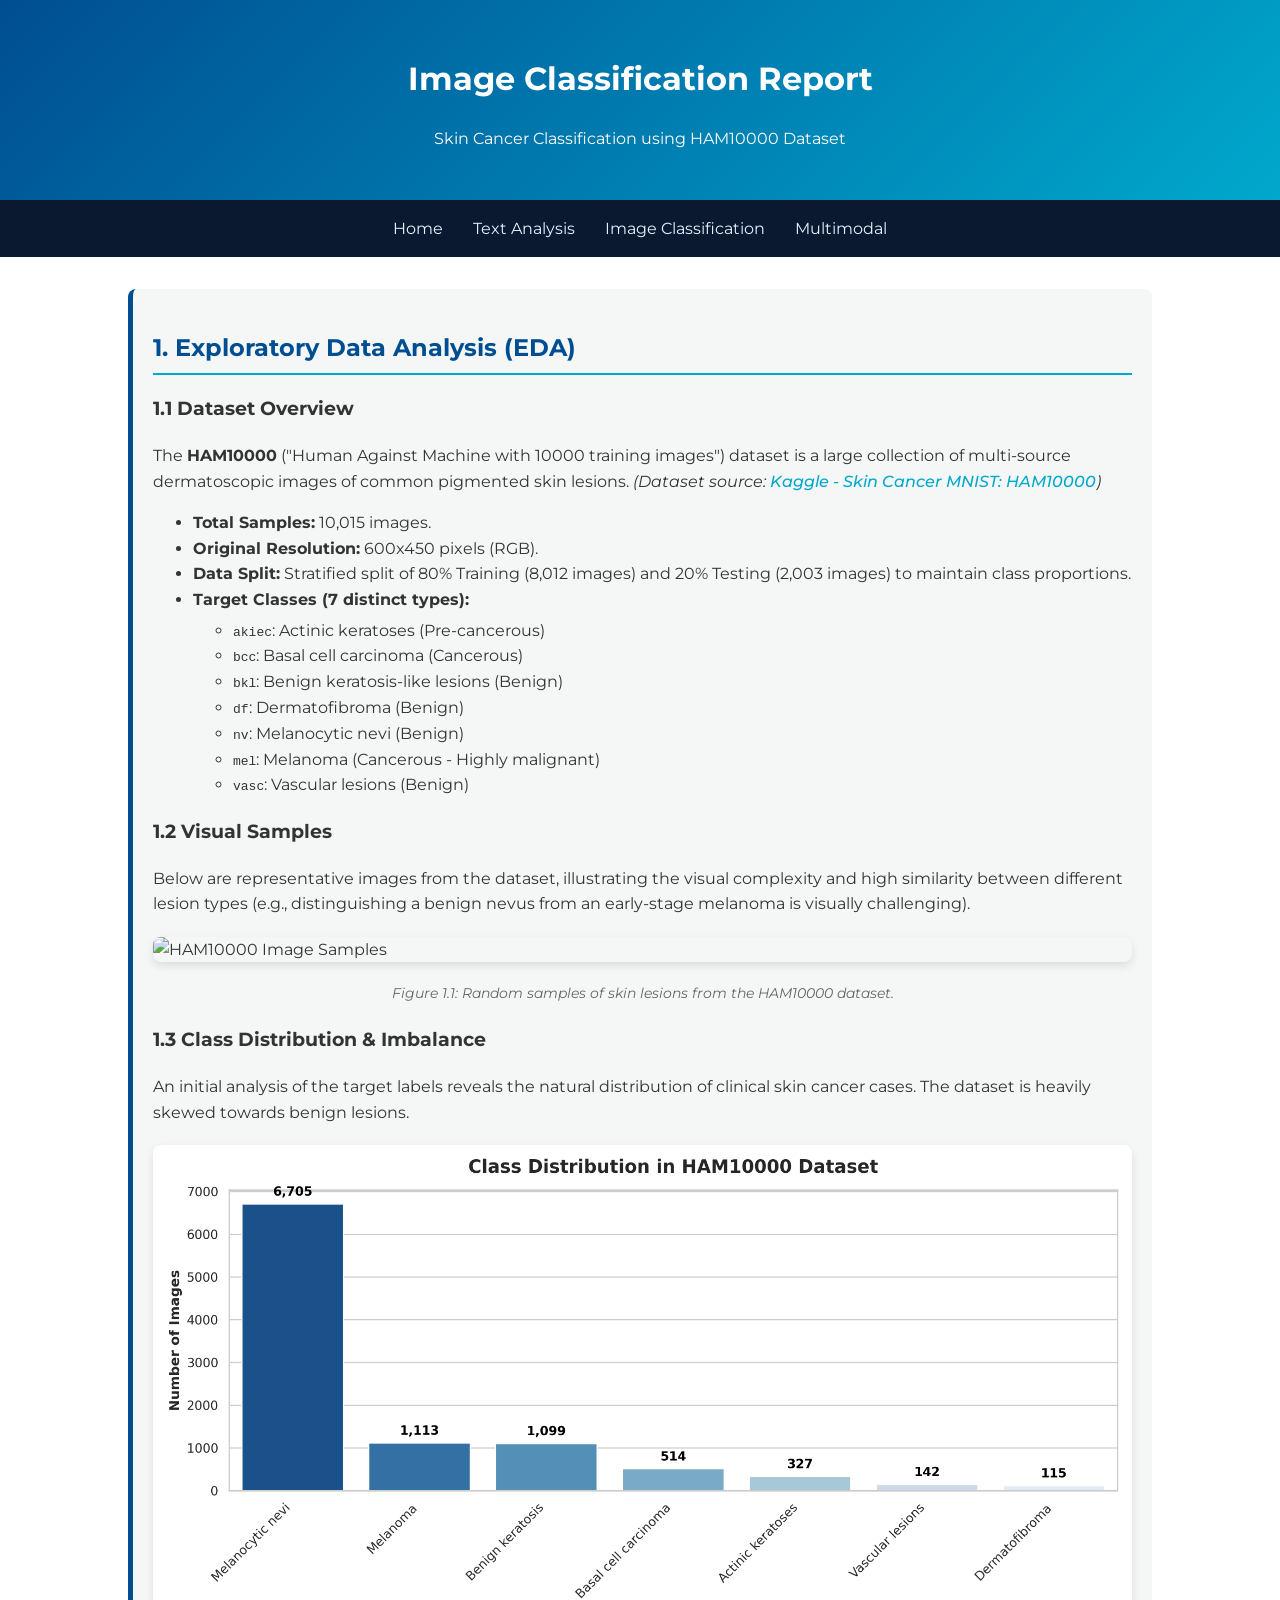
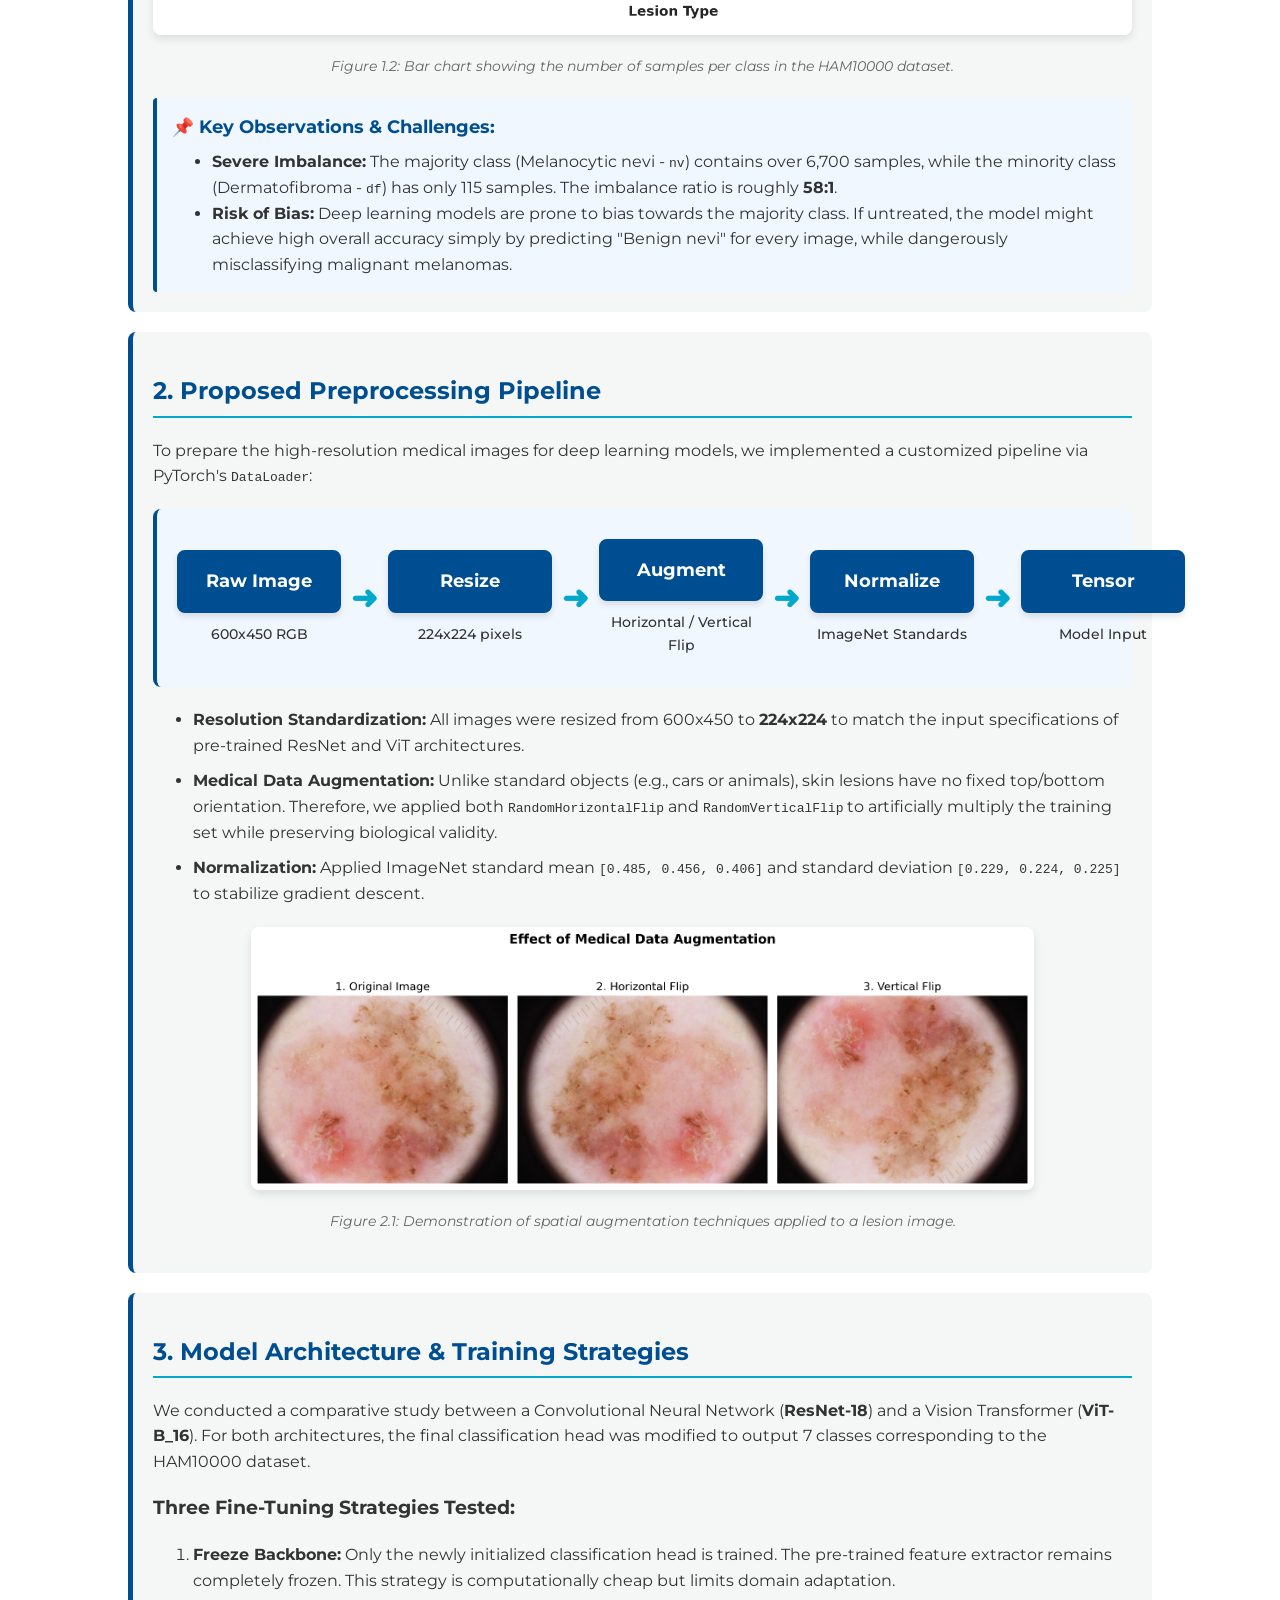
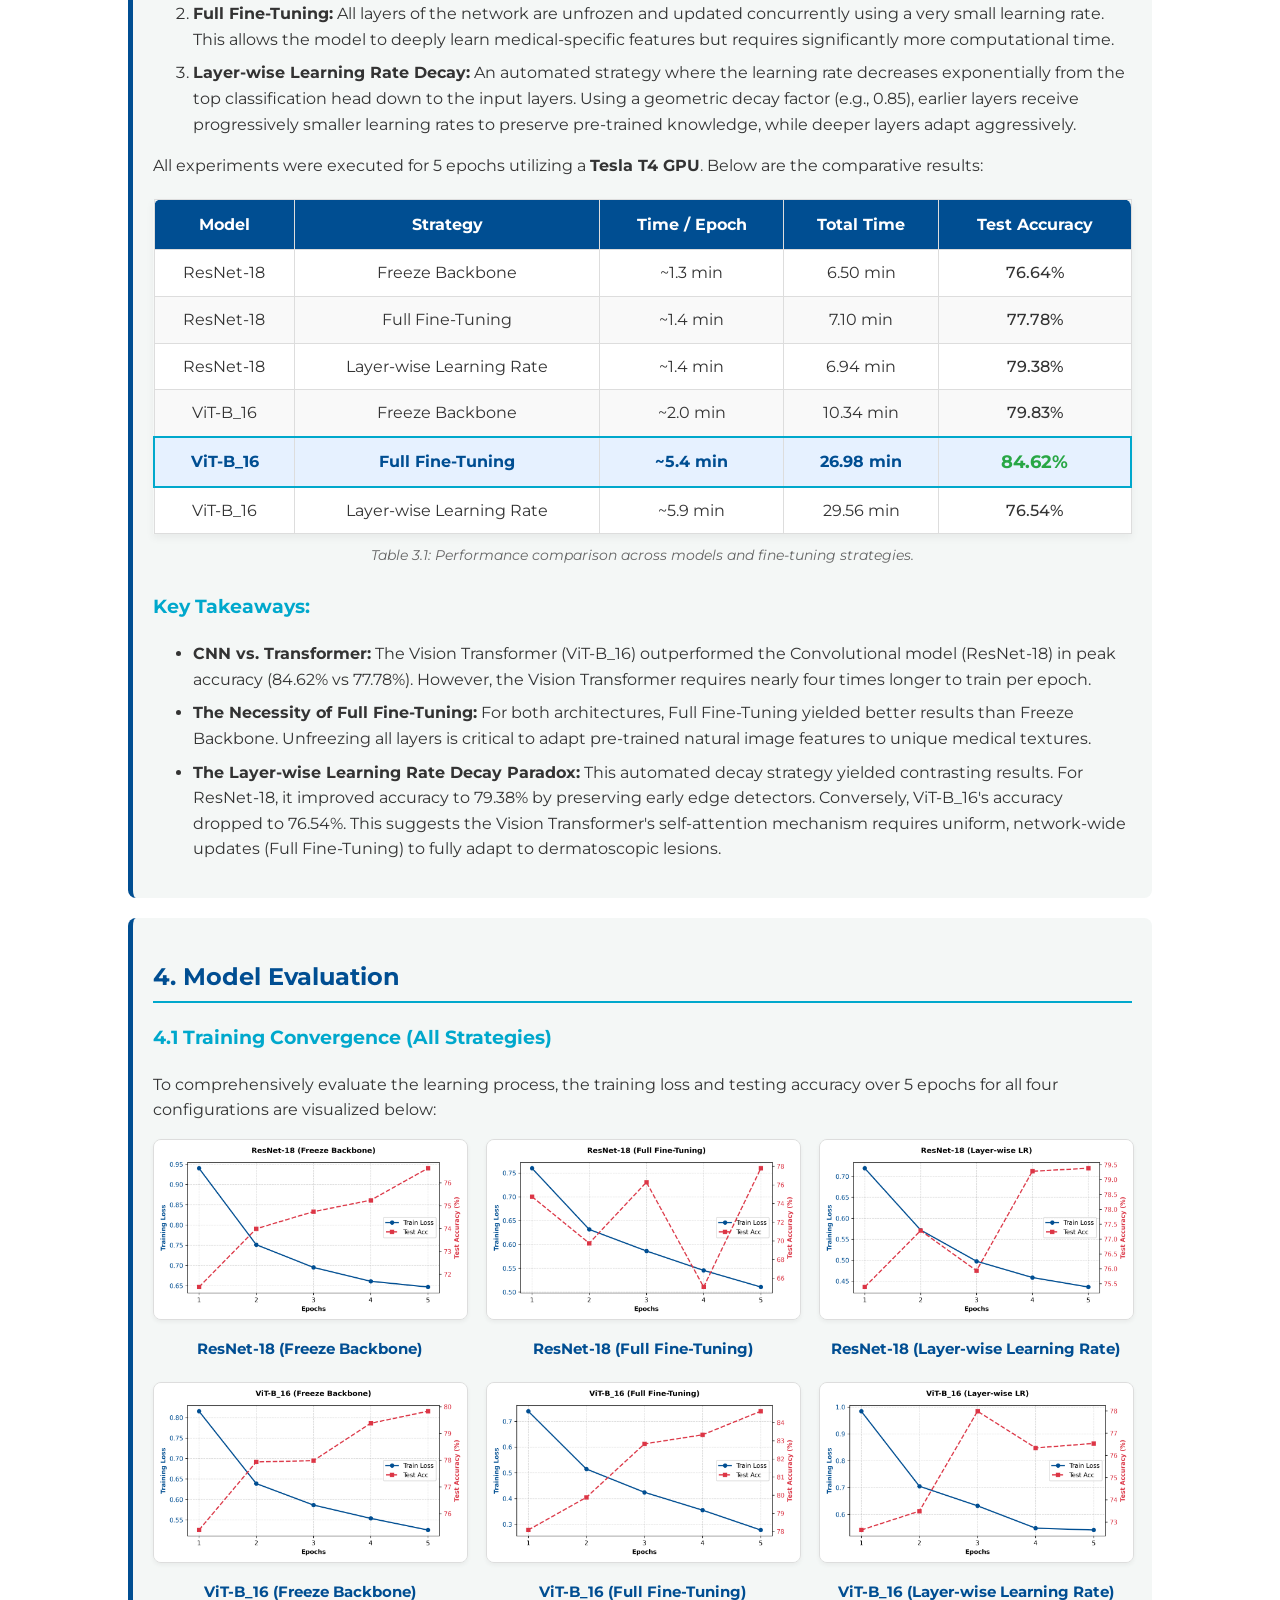
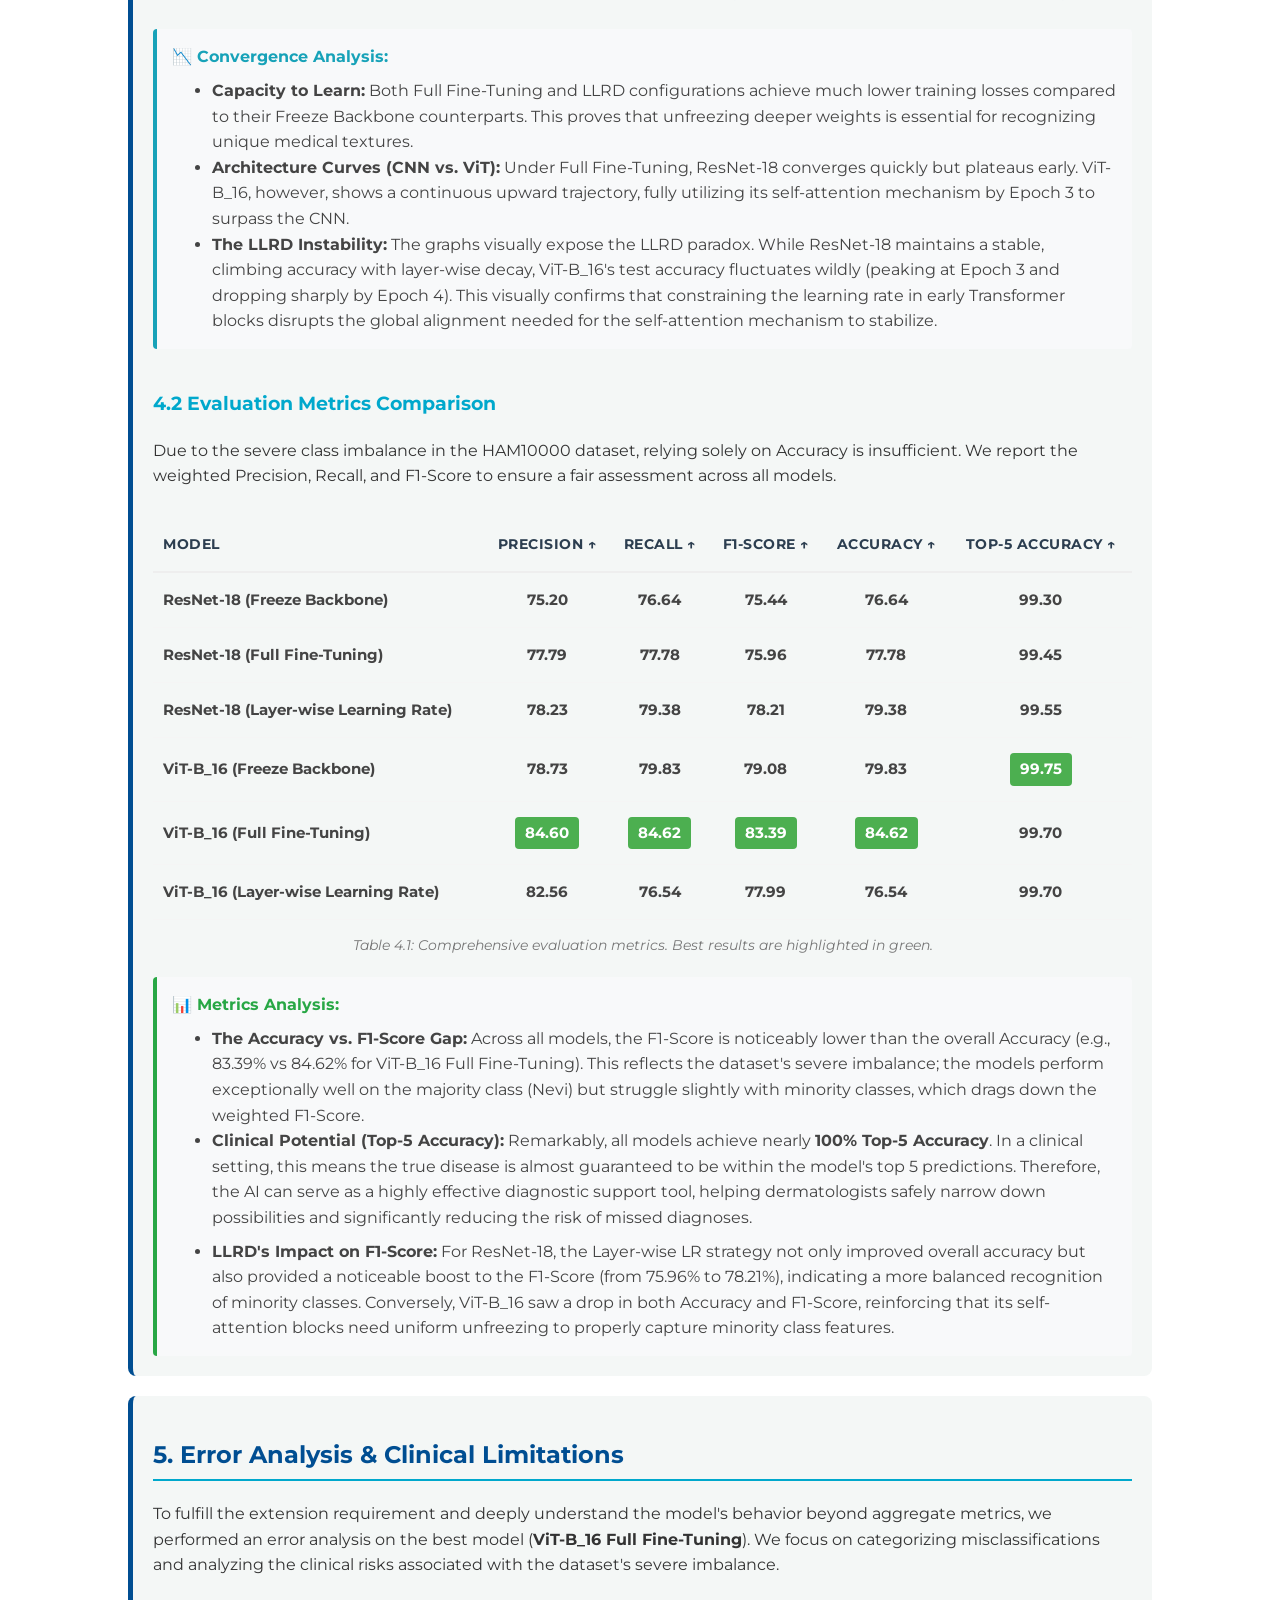
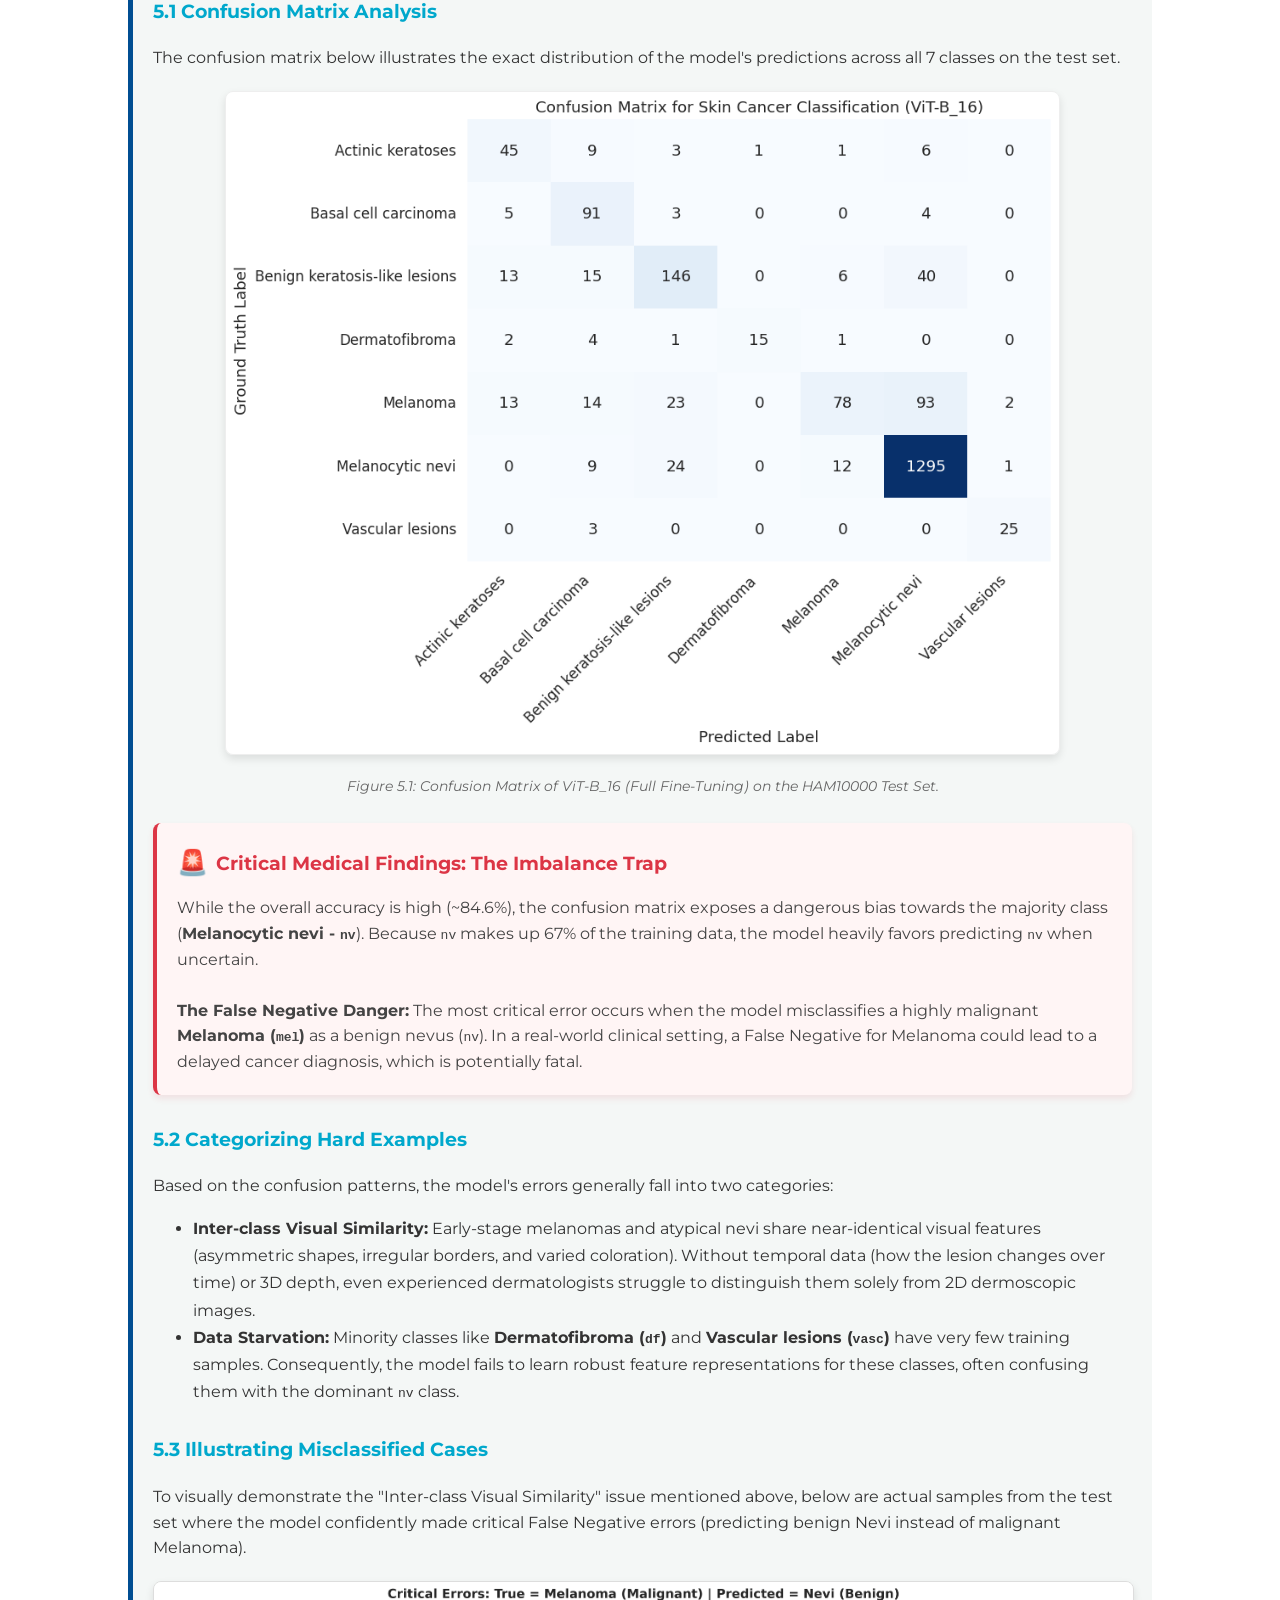
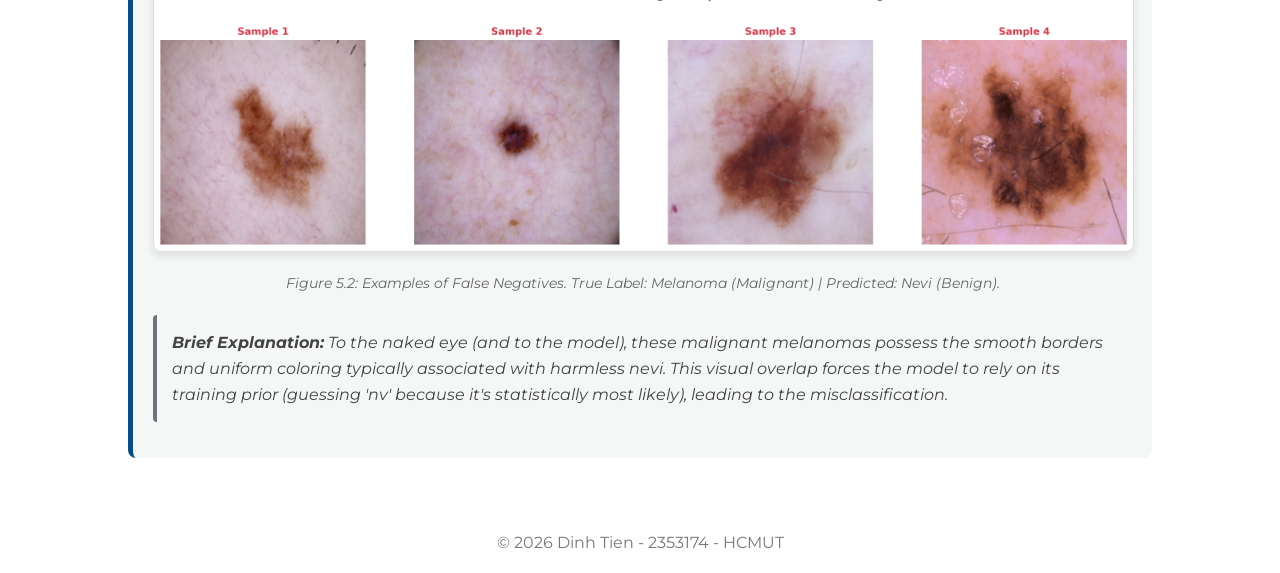
==== commit 400607fa: "Add files via upload" ====
--- a/image.html
+++ b/image.html
@@ -29,7 +29,8 @@
             <h2>1. Exploratory Data Analysis (EDA)</h2>
             
             <h3>1.1 Dataset Overview</h3>
-            <p>The <strong>HAM10000</strong> ("Human Against Machine with 10000 training images") dataset is a large collection of multi-source dermatoscopic images of common pigmented skin lesions.</p>
+            <p>The <strong>HAM10000</strong> ("Human Against Machine with 10000 training images") dataset is a large collection of multi-source dermatoscopic images of common pigmented skin lesions. 
+            <em>(Dataset source: <a href="https://www.kaggle.com/datasets/kmader/skin-cancer-mnist-ham10000" target="_blank" style="color: #00a8cc; text-decoration: none; font-weight: 500;">Kaggle - Skin Cancer MNIST: HAM10000</a>)</em></p>
             <ul>
                 <li><strong>Total Samples:</strong> 10,015 images.</li>
                 <li><strong>Original Resolution:</strong> 600x450 pixels (RGB).</li>
